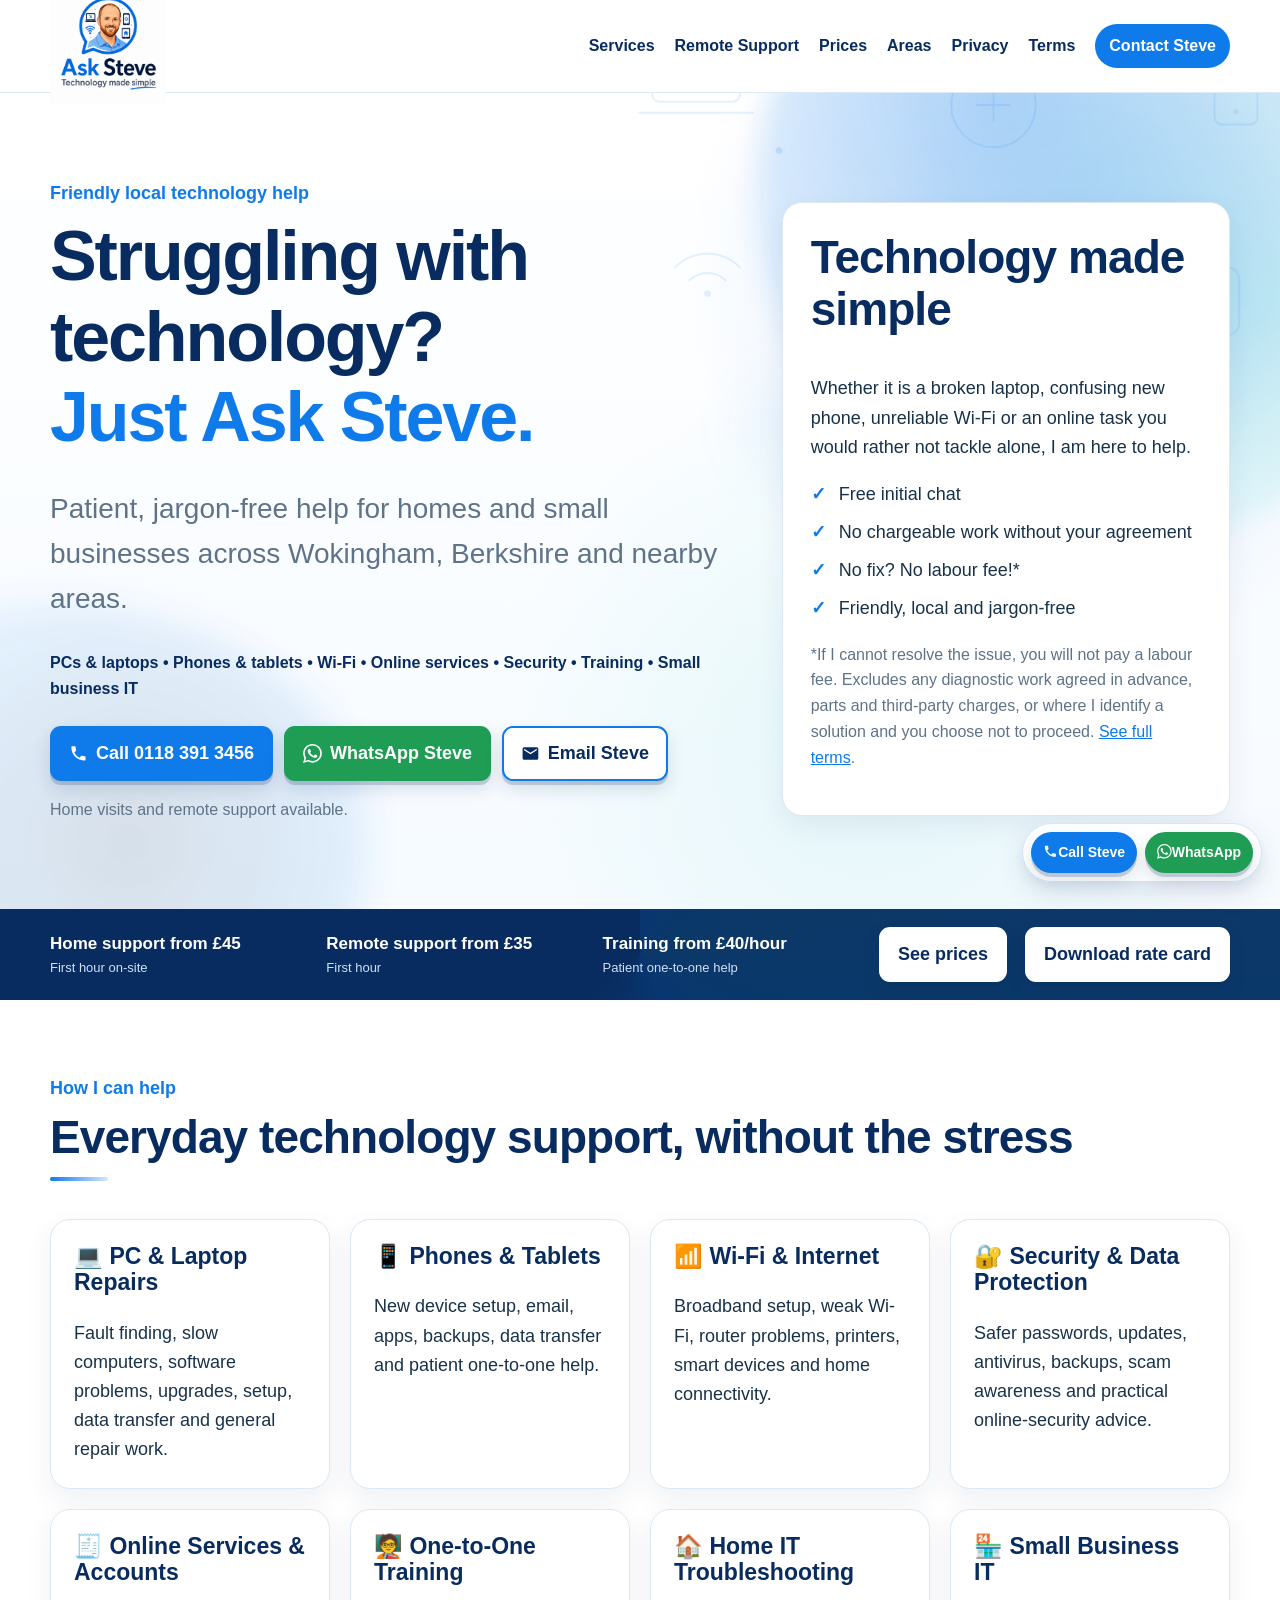
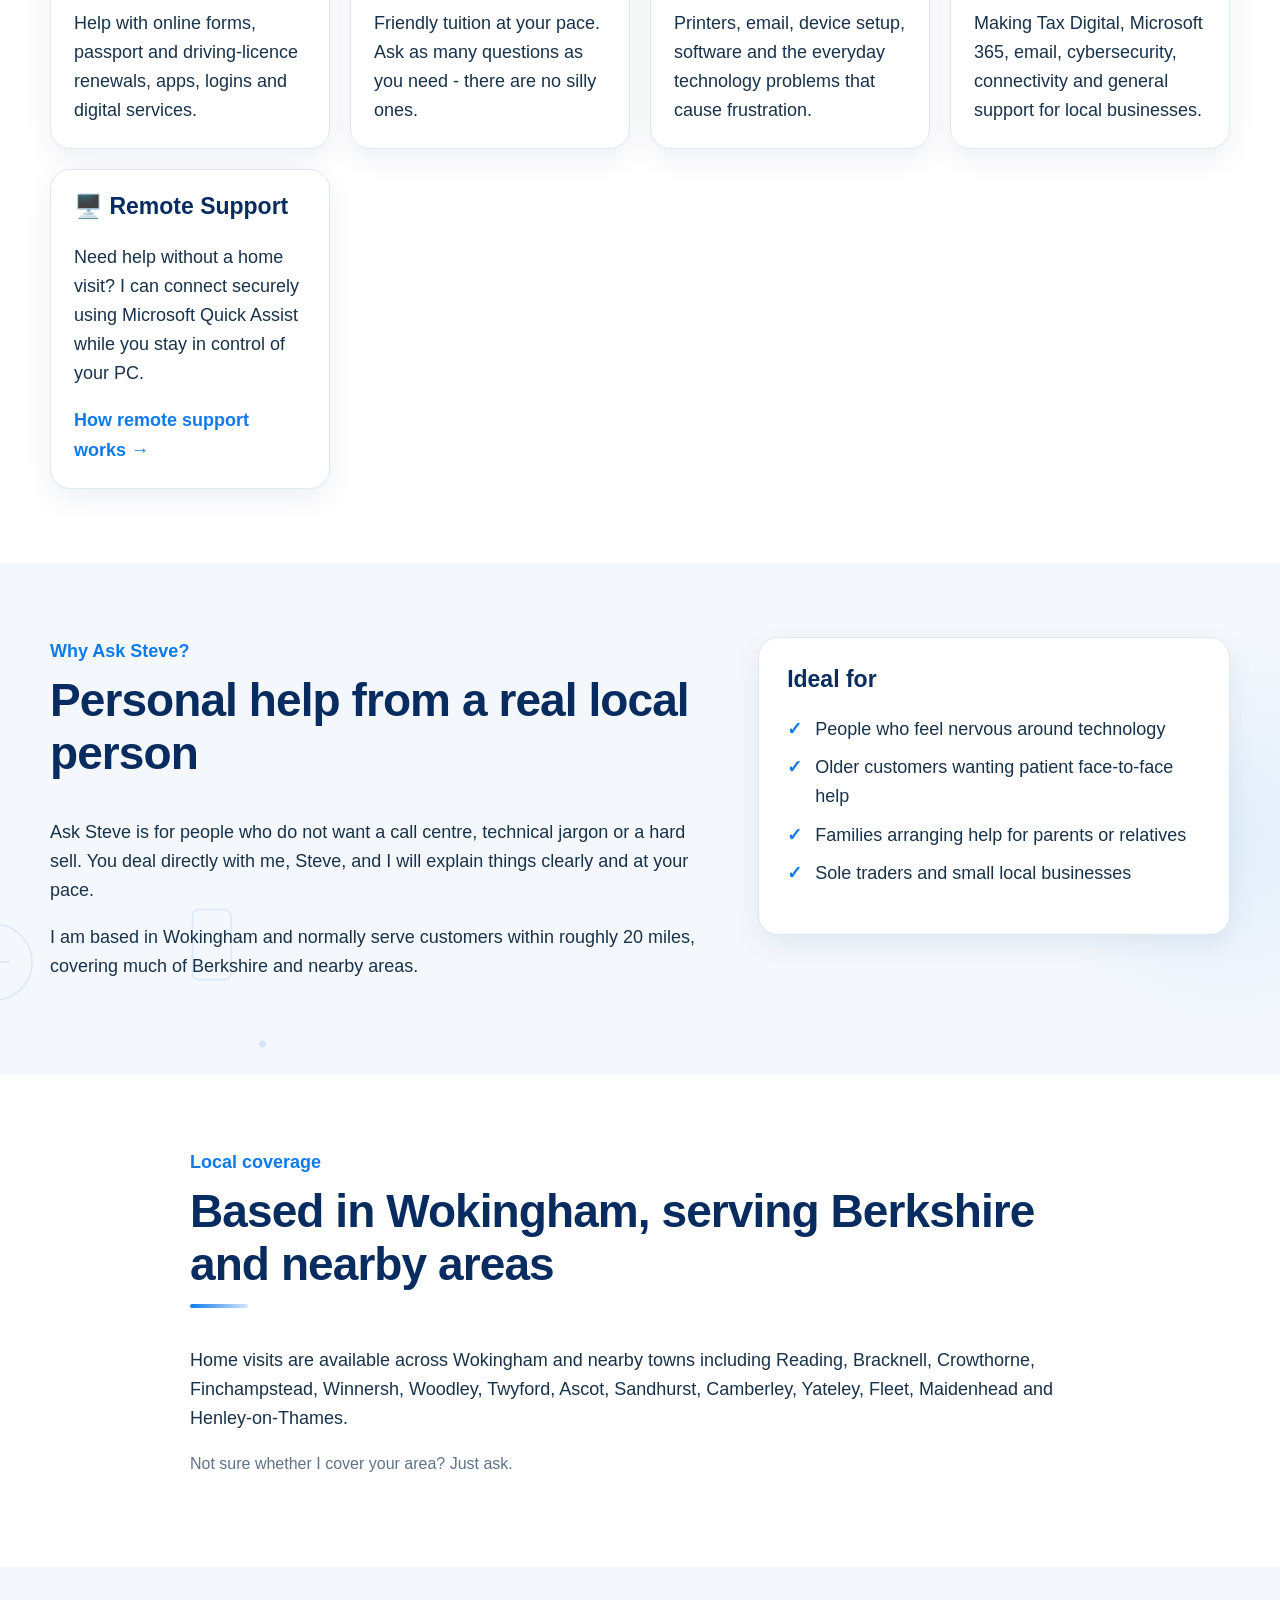
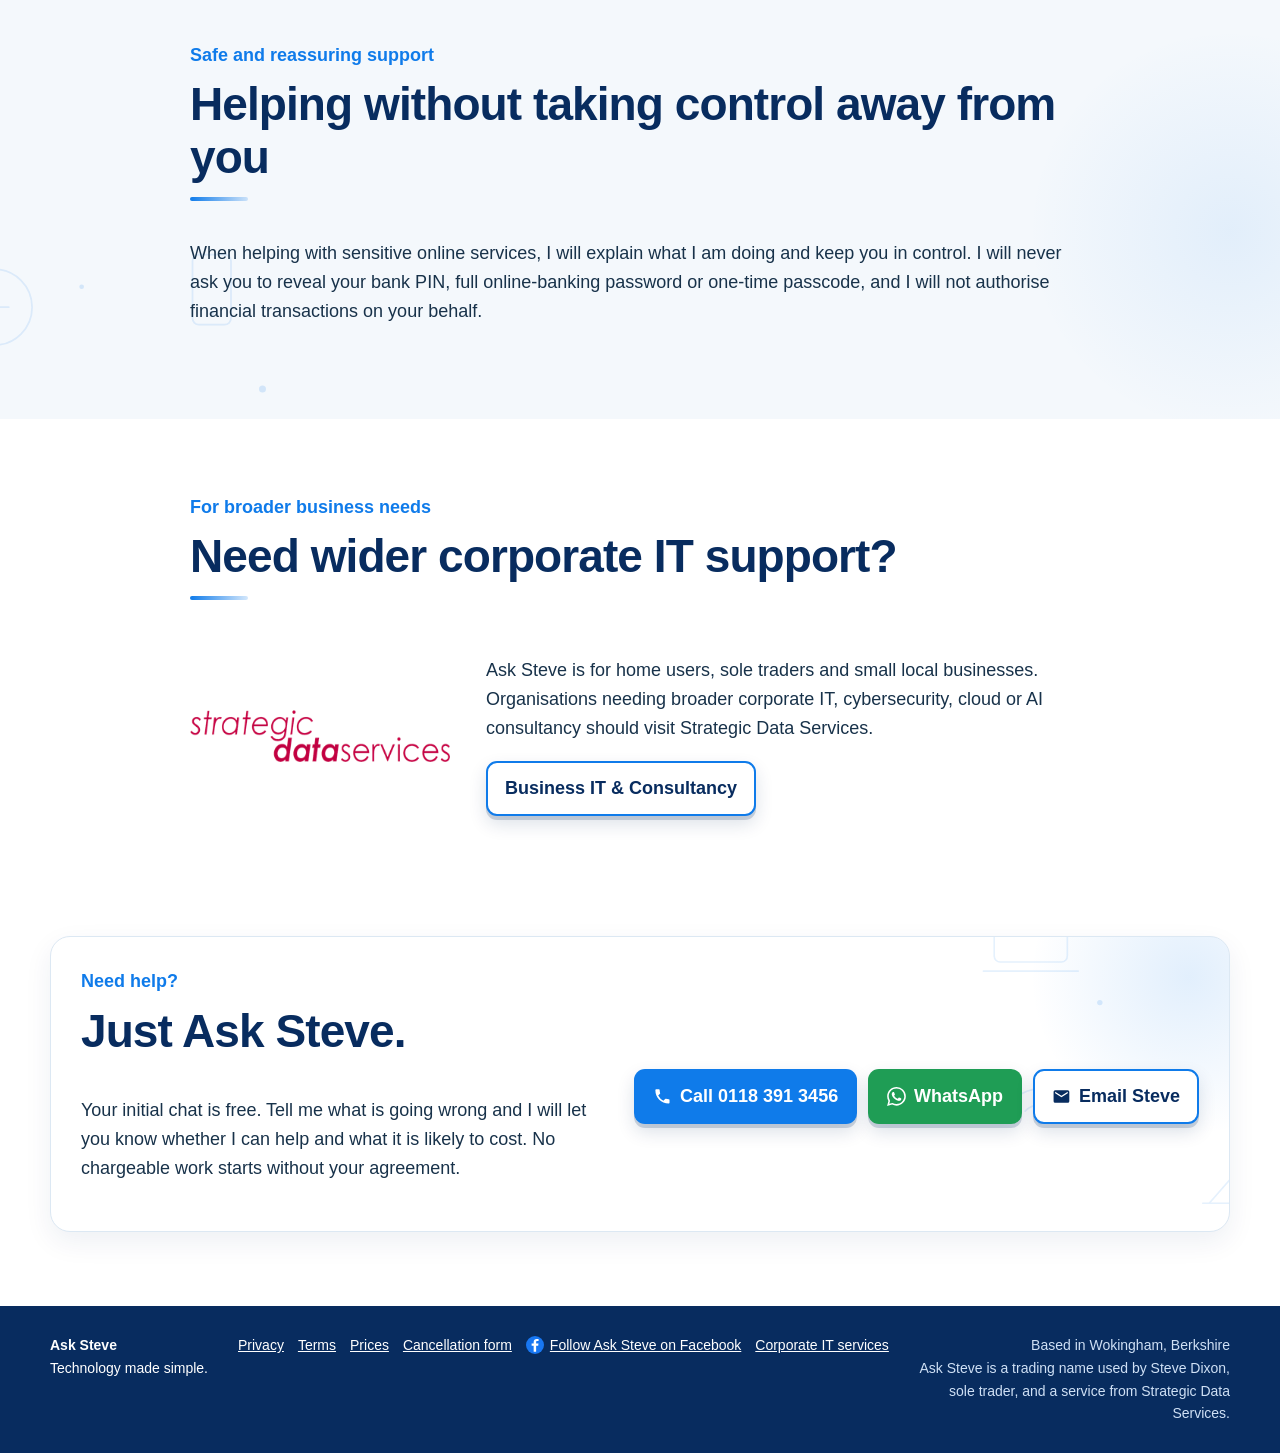
==== index.html @ 2c907577 "Add social and corporate logos" ====
<!doctype html><html lang="en-GB"><head>
<meta charset="utf-8">
<meta name="viewport" content="width=device-width,initial-scale=1">
<meta name="author" content="Ask Steve">
<meta name="robots" content="index,follow,max-image-preview:large">
<meta name="theme-color" content="#0F7BEA">
<link rel="icon" type="image/png" href="assets/ask-steve-logo.png">
<link rel="stylesheet" href="styles.css">
<title>Computer & Laptop Help Wokingham | Ask Steve</title>
<meta name="description" content="Friendly, patient technology help in Wokingham, Berkshire and nearby areas. PC and laptop repairs, phone and tablet setup, Wi-Fi support, online services, security and small business IT.">
<link rel="canonical" href="https://askstevenow.co.uk/">
<meta property="og:type" content="website"><meta property="og:site_name" content="Ask Steve">
<meta property="og:title" content="Ask Steve - Technology made simple">
<meta property="og:description" content="Friendly local technology help for homes and small businesses across Wokingham, Berkshire and nearby areas.">
<meta property="og:url" content="https://askstevenow.co.uk/"><meta property="og:image" content="https://askstevenow.co.uk/assets/ask-steve-logo.png">
<script type="application/ld+json">{
"@context":"https://schema.org","@type":["LocalBusiness","ProfessionalService"],"name":"Ask Steve",
"url":"https://askstevenow.co.uk/","logo":"https://askstevenow.co.uk/assets/ask-steve-logo.png",
"email":"steve@askstevenow.co.uk","telephone":"+44 118 391 3456",
"description":"Friendly, patient local technology help for homes and small businesses across Wokingham, Berkshire and nearby areas.",
"areaServed":["Wokingham","Reading","Bracknell","Crowthorne","Finchampstead","Winnersh","Woodley","Twyford","Ascot","Sandhurst","Camberley","Yateley","Fleet","Maidenhead","Henley-on-Thames"],
"address":{"@type":"PostalAddress","addressLocality":"Wokingham","addressRegion":"Berkshire","addressCountry":"GB"},
"founder":{"@type":"Person","name":"Steve Dixon"},
"sameAs":["https://www.facebook.com/askstevenow"],
"hasOfferCatalog":{"@type":"OfferCatalog","name":"Technology support services","itemListElement":[
{"@type":"Offer","itemOffered":{"@type":"Service","name":"PC and laptop repairs"}},
{"@type":"Offer","itemOffered":{"@type":"Service","name":"Phone and tablet help"}},
{"@type":"Offer","itemOffered":{"@type":"Service","name":"Wi-Fi setup and support"}},
{"@type":"Offer","itemOffered":{"@type":"Service","name":"Technology training"}},
{"@type":"Offer","itemOffered":{"@type":"Service","name":"Small business IT support"}}
]}
}</script>
<script src="site.js" defer></script>
</head><body>
<a class="skip-link" href="#main">Skip to main content</a><header class="site-header"><div class="container header-inner">
<a class="brand" href="index.html" aria-label="Ask Steve home"><img src="assets/ask-steve-logo.png" alt="Ask Steve - Technology made simple"></a>
<nav class="nav" aria-label="Primary navigation">
<a href="index.html#services" data-scroll-section="services">Services</a><a href="remote-support.html">Remote Support</a>
<a href="prices.html">Prices</a>
<a href="index.html#area" data-scroll-section="area">Areas</a>
<a href="privacy.html">Privacy</a>
<a href="terms.html">Terms</a>
<a href="index.html#contact" class="nav-cta" data-scroll-section="contact">Contact Steve</a>
</nav></div></header>
<main id="main">
<section class="hero"><div class="container hero-grid">
<div><p class="eyebrow">Friendly local technology help</p>
<h1>Struggling with technology?<br><span>Just Ask Steve.</span></h1>
<p class="lead">Patient, jargon-free help for homes and small businesses across Wokingham, Berkshire and nearby areas.</p>
<p class="support-line">PCs &amp; laptops • Phones &amp; tablets • Wi-Fi • Online services • Security • Training • Small business IT</p>
<div class="actions"><a class="btn primary" href="tel:+441183913456"><span class="btn-icon" aria-hidden="true"><svg viewBox="0 0 24 24"><path d="M6.62 10.79a15.46 15.46 0 0 0 6.59 6.59l2.2-2.2a1 1 0 0 1 1.02-.24c1.12.37 2.33.57 3.57.57a1 1 0 0 1 1 1V20a1 1 0 0 1-1 1C10.61 21 3 13.39 3 4a1 1 0 0 1 1-1h3.5a1 1 0 0 1 1 1c0 1.25.2 2.45.57 3.57a1 1 0 0 1-.25 1.02l-2.2 2.2Z"/></svg></span>Call 0118 391 3456</a>
<a class="btn whatsapp" href="https://wa.me/441183913456" rel="noopener"><span class="btn-icon" aria-hidden="true"><svg viewBox="0 0 24 24"><path d="M20.52 3.48A11.78 11.78 0 0 0 12.08 0C5.53 0 .2 5.32.2 11.86c0 2.09.55 4.13 1.59 5.92L.1 24l6.38-1.67a11.86 11.86 0 0 0 5.59 1.42h.01c6.54 0 11.87-5.32 11.87-11.86 0-3.17-1.23-6.14-3.43-8.41ZM12.08 21.75h-.01a9.84 9.84 0 0 1-5.02-1.37l-.36-.21-3.78.99 1.01-3.68-.24-.38a9.78 9.78 0 0 1-1.5-5.24c0-5.44 4.44-9.86 9.9-9.86 2.64 0 5.12 1.03 6.98 2.9a9.79 9.79 0 0 1 2.89 6.96c0 5.44-4.44 9.87-9.87 9.87Zm5.42-7.39c-.3-.15-1.76-.87-2.03-.97-.27-.1-.47-.15-.67.15-.2.3-.77.97-.94 1.17-.17.2-.35.22-.65.07-.3-.15-1.26-.46-2.4-1.47-.89-.79-1.49-1.76-1.66-2.06-.17-.3-.02-.46.13-.61.13-.13.3-.35.45-.52.15-.17.2-.3.3-.5.1-.2.05-.37-.02-.52-.08-.15-.67-1.61-.92-2.2-.24-.58-.49-.5-.67-.51h-.57c-.2 0-.52.07-.79.37-.27.3-1.04 1.02-1.04 2.49s1.07 2.89 1.22 3.09c.15.2 2.11 3.22 5.11 4.51.71.31 1.27.49 1.7.63.71.23 1.36.2 1.87.12.57-.08 1.76-.72 2.01-1.42.25-.7.25-1.3.17-1.42-.07-.12-.27-.2-.57-.35Z"/></svg></span>WhatsApp Steve</a>
<a class="btn secondary" href="mailto:steve@askstevenow.co.uk"><span class="btn-icon" aria-hidden="true"><svg viewBox="0 0 24 24"><path d="M20 4H4a2 2 0 0 0-2 2v12a2 2 0 0 0 2 2h16a2 2 0 0 0 2-2V6a2 2 0 0 0-2-2Zm0 4-8 5-8-5V6l8 5 8-5v2Z"/></svg></span>Email Steve</a></div>
<p class="small">Home visits and remote support available.</p></div>
<aside class="card hero-card" data-reveal><h2>Technology made simple</h2>
<p>Whether it is a broken laptop, confusing new phone, unreliable Wi-Fi or an online task you would rather not tackle alone, I am here to help.</p>
<ul class="ticks"><li>Free initial chat</li><li>No chargeable work without your agreement</li><li>No fix? No labour fee!*</li><li>Friendly, local and jargon-free</li></ul>
<p class="small">*If I cannot resolve the issue, you will not pay a labour fee. Excludes any diagnostic work agreed in advance, parts and third-party charges, or where I identify a solution and you choose not to proceed. <a href="terms.html#no-fix-policy">See full terms</a>.</p></aside>
</div></section>

<section class="price-strip"><div class="container price-strip-inner">
<div><strong>Home support from £45</strong><span>First hour on-site</span></div>
<div><strong>Remote support from £35</strong><span>First hour</span></div>
<div><strong>Training from £40/hour</strong><span>Patient one-to-one help</span></div>
<a class="btn light" href="prices.html">See prices</a>
<a class="btn light" href="downloads/ask-steve-rate-card.pdf" download>Download rate card</a>
</div></section>

<section id="services" class="section"><div class="container">
<p class="eyebrow">How I can help</p><h2>Everyday technology support, without the stress</h2>
<div class="grid services">
<article data-reveal><h3>💻 PC &amp; Laptop Repairs</h3><p>Fault finding, slow computers, software problems, upgrades, setup, data transfer and general repair work.</p></article>
<article data-reveal><h3>📱 Phones &amp; Tablets</h3><p>New device setup, email, apps, backups, data transfer and patient one-to-one help.</p></article>
<article data-reveal><h3>📶 Wi-Fi &amp; Internet</h3><p>Broadband setup, weak Wi-Fi, router problems, printers, smart devices and home connectivity.</p></article>
<article data-reveal><h3>🔐 Security &amp; Data Protection</h3><p>Safer passwords, updates, antivirus, backups, scam awareness and practical online-security advice.</p></article>
<article data-reveal><h3>🧾 Online Services &amp; Accounts</h3><p>Help with online forms, passport and driving-licence renewals, apps, logins and digital services.</p></article>
<article data-reveal><h3>🧑‍🏫 One-to-One Training</h3><p>Friendly tuition at your pace. Ask as many questions as you need - there are no silly ones.</p></article>
<article data-reveal><h3>🏠 Home IT Troubleshooting</h3><p>Printers, email, device setup, software and the everyday technology problems that cause frustration.</p></article>
<article data-reveal><h3>🏪 Small Business IT</h3><p>Making Tax Digital, Microsoft 365, email, cybersecurity, connectivity and general support for local businesses.</p></article>
<article data-reveal><h3>🖥️ Remote Support</h3><p>Need help without a home visit? I can connect securely using Microsoft Quick Assist while you stay in control of your PC.</p><p><a class="text-link" href="remote-support.html">How remote support works →</a></p></article></div></div></section>

<section class="section soft" id="why"><div class="container split">
<div><p class="eyebrow">Why Ask Steve?</p><h2>Personal help from a real local person</h2>
<p>Ask Steve is for people who do not want a call centre, technical jargon or a hard sell. You deal directly with me, Steve, and I will explain things clearly and at your pace.</p>
<p>I am based in Wokingham and normally serve customers within roughly 20 miles, covering much of Berkshire and nearby areas.</p></div>
<aside class="card" data-reveal><h3>Ideal for</h3><ul class="ticks"><li>People who feel nervous around technology</li><li>Older customers wanting patient face-to-face help</li><li>Families arranging help for parents or relatives</li><li>Sole traders and small local businesses</li></ul></aside>
</div></section>

<section class="section" id="area"><div class="container narrow" data-reveal><p class="eyebrow">Local coverage</p>
<h2>Based in Wokingham, serving Berkshire and nearby areas</h2>
<p>Home visits are available across Wokingham and nearby towns including Reading, Bracknell, Crowthorne, Finchampstead, Winnersh, Woodley, Twyford, Ascot, Sandhurst, Camberley, Yateley, Fleet, Maidenhead and Henley-on-Thames.</p>
<p class="small">Not sure whether I cover your area? Just ask.</p></div></section>

<section class="section soft"><div class="container narrow" data-reveal><p class="eyebrow">Safe and reassuring support</p><h2>Helping without taking control away from you</h2>
<p>When helping with sensitive online services, I will explain what I am doing and keep you in control. I will never ask you to reveal your bank PIN, full online-banking password or one-time passcode, and I will not authorise financial transactions on your behalf.</p></div></section>

<section class="section" id="business-it"><div class="container narrow" data-reveal><p class="eyebrow">For broader business needs</p><h2>Need wider corporate IT support?</h2>
<div class="business-it-content">
<a class="business-logo-link" href="https://strategicdata.co.uk/" target="_blank" rel="noopener noreferrer" aria-label="Visit Strategic Data Services"><img class="business-logo" src="assets/strategic-data-services-logo.webp" width="343" height="68" alt="Strategic Data Services"></a>
<div><p>Ask Steve is for home users, sole traders and small local businesses. Organisations needing broader corporate IT, cybersecurity, cloud or AI consultancy should visit Strategic Data Services.</p>
<p><a class="btn secondary" href="https://strategicdata.co.uk/" target="_blank" rel="noopener noreferrer">Business IT &amp; Consultancy</a></p></div>
</div></div></section>

<section id="contact" class="section contact"><div class="container contact-card" data-reveal>
<div><p class="eyebrow">Need help?</p><h2>Just Ask Steve.</h2><p>Your initial chat is free. Tell me what is going wrong and I will let you know whether I can help and what it is likely to cost. No chargeable work starts without your agreement.</p></div>
<div class="actions"><a class="btn primary" href="tel:+441183913456"><span class="btn-icon" aria-hidden="true"><svg viewBox="0 0 24 24"><path d="M6.62 10.79a15.46 15.46 0 0 0 6.59 6.59l2.2-2.2a1 1 0 0 1 1.02-.24c1.12.37 2.33.57 3.57.57a1 1 0 0 1 1 1V20a1 1 0 0 1-1 1C10.61 21 3 13.39 3 4a1 1 0 0 1 1-1h3.5a1 1 0 0 1 1 1c0 1.25.2 2.45.57 3.57a1 1 0 0 1-.25 1.02l-2.2 2.2Z"/></svg></span>Call 0118 391 3456</a><a class="btn whatsapp" href="https://wa.me/441183913456"><span class="btn-icon" aria-hidden="true"><svg viewBox="0 0 24 24"><path d="M20.52 3.48A11.78 11.78 0 0 0 12.08 0C5.53 0 .2 5.32.2 11.86c0 2.09.55 4.13 1.59 5.92L.1 24l6.38-1.67a11.86 11.86 0 0 0 5.59 1.42h.01c6.54 0 11.87-5.32 11.87-11.86 0-3.17-1.23-6.14-3.43-8.41ZM12.08 21.75h-.01a9.84 9.84 0 0 1-5.02-1.37l-.36-.21-3.78.99 1.01-3.68-.24-.38a9.78 9.78 0 0 1-1.5-5.24c0-5.44 4.44-9.86 9.9-9.86 2.64 0 5.12 1.03 6.98 2.9a9.79 9.79 0 0 1 2.89 6.96c0 5.44-4.44 9.87-9.87 9.87Zm5.42-7.39c-.3-.15-1.76-.87-2.03-.97-.27-.1-.47-.15-.67.15-.2.3-.77.97-.94 1.17-.17.2-.35.22-.65.07-.3-.15-1.26-.46-2.4-1.47-.89-.79-1.49-1.76-1.66-2.06-.17-.3-.02-.46.13-.61.13-.13.3-.35.45-.52.15-.17.2-.3.3-.5.1-.2.05-.37-.02-.52-.08-.15-.67-1.61-.92-2.2-.24-.58-.49-.5-.67-.51h-.57c-.2 0-.52.07-.79.37-.27.3-1.04 1.02-1.04 2.49s1.07 2.89 1.22 3.09c.15.2 2.11 3.22 5.11 4.51.71.31 1.27.49 1.7.63.71.23 1.36.2 1.87.12.57-.08 1.76-.72 2.01-1.42.25-.7.25-1.3.17-1.42-.07-.12-.27-.2-.57-.35Z"/></svg></span>WhatsApp</a><a class="btn secondary" href="mailto:steve@askstevenow.co.uk"><span class="btn-icon" aria-hidden="true"><svg viewBox="0 0 24 24"><path d="M20 4H4a2 2 0 0 0-2 2v12a2 2 0 0 0 2 2h16a2 2 0 0 0 2-2V6a2 2 0 0 0-2-2Zm0 4-8 5-8-5V6l8 5 8-5v2Z"/></svg></span>Email Steve</a></div>
</div></section>
</main><footer class="site-footer"><div class="container footer-inner">
<div><strong>Ask Steve</strong><br><span>Technology made simple.</span></div>
<div class="footer-links">
<a href="privacy.html">Privacy</a><a href="terms.html">Terms</a><a href="prices.html">Prices</a><a href="cancellation-form.html">Cancellation form</a><a class="facebook-link" href="https://www.facebook.com/askstevenow" target="_blank" rel="noopener noreferrer"><svg class="footer-social-icon" viewBox="0 0 24 24" aria-hidden="true" focusable="false"><circle cx="12" cy="12" r="12" fill="#1877F2"/><path fill="#fff" d="M13.5 21v-8h2.75l.4-3H13.5V8.1c0-.87.25-1.46 1.57-1.46h1.68V4.02a22.7 22.7 0 0 0-2.45-.12c-2.42 0-4.08 1.48-4.08 4.2V10H7.5v3h2.72v8h3.28Z"/></svg><span>Follow Ask Steve on Facebook</span></a><a href="https://strategicdata.co.uk/" target="_blank" rel="noopener noreferrer">Corporate IT services</a>
</div>
<div class="footer-meta"><span>Based in Wokingham, Berkshire</span><span>Ask Steve is a trading name used by Steve Dixon, sole trader, and a service from Strategic Data Services.</span></div>
</div></footer>
<div class="quick-contact" aria-label="Quick contact">
  <a class="qc-call" href="tel:+441183913456"><span class="btn-icon" aria-hidden="true"><svg viewBox="0 0 24 24"><path d="M6.62 10.79a15.46 15.46 0 0 0 6.59 6.59l2.2-2.2a1 1 0 0 1 1.02-.24c1.12.37 2.33.57 3.57.57a1 1 0 0 1 1 1V20a1 1 0 0 1-1 1C10.61 21 3 13.39 3 4a1 1 0 0 1 1-1h3.5a1 1 0 0 1 1 1c0 1.25.2 2.45.57 3.57a1 1 0 0 1-.25 1.02l-2.2 2.2Z"/></svg></span>Call Steve</a>
  <a class="qc-wa" href="https://wa.me/441183913456" rel="noopener"><span class="btn-icon" aria-hidden="true"><svg viewBox="0 0 24 24"><path d="M20.52 3.48A11.78 11.78 0 0 0 12.08 0C5.53 0 .2 5.32.2 11.86c0 2.09.55 4.13 1.59 5.92L.1 24l6.38-1.67a11.86 11.86 0 0 0 5.59 1.42h.01c6.54 0 11.87-5.32 11.87-11.86 0-3.17-1.23-6.14-3.43-8.41ZM12.08 21.75h-.01a9.84 9.84 0 0 1-5.02-1.37l-.36-.21-3.78.99 1.01-3.68-.24-.38a9.78 9.78 0 0 1-1.5-5.24c0-5.44 4.44-9.86 9.9-9.86 2.64 0 5.12 1.03 6.98 2.9a9.79 9.79 0 0 1 2.89 6.96c0 5.44-4.44 9.87-9.87 9.87Zm5.42-7.39c-.3-.15-1.76-.87-2.03-.97-.27-.1-.47-.15-.67.15-.2.3-.77.97-.94 1.17-.17.2-.35.22-.65.07-.3-.15-1.26-.46-2.4-1.47-.89-.79-1.49-1.76-1.66-2.06-.17-.3-.02-.46.13-.61.13-.13.3-.35.45-.52.15-.17.2-.3.3-.5.1-.2.05-.37-.02-.52-.08-.15-.67-1.61-.92-2.2-.24-.58-.49-.5-.67-.51h-.57c-.2 0-.52.07-.79.37-.27.3-1.04 1.02-1.04 2.49s1.07 2.89 1.22 3.09c.15.2 2.11 3.22 5.11 4.51.71.31 1.27.49 1.7.63.71.23 1.36.2 1.87.12.57-.08 1.76-.72 2.01-1.42.25-.7.25-1.3.17-1.42-.07-.12-.27-.2-.57-.35Z"/></svg></span>WhatsApp</a>
</div>

</body></html>
---- styles.css ----
:root{--blue:#0F7BEA;--navy:#082C5F;--ink:#18324A;--muted:#5F7388;--soft:#F4F8FC;--line:#DCE8F3;--white:#fff;--green:#1F9D55;--max:1180px}
*{box-sizing:border-box}html{scroll-behavior:smooth}body{margin:0;font-family:Arial,Helvetica,sans-serif;color:var(--ink);font-size:18px;line-height:1.62;background:#fff}img{max-width:100%;height:auto;display:block}a{color:var(--blue)}.container{width:min(calc(100% - 32px),var(--max));margin:auto}.narrow{max-width:900px}.skip-link{position:absolute;left:-9999px}.skip-link:focus{left:16px;top:16px;background:#fff;padding:10px;z-index:999;border:2px solid var(--blue)}
.site-header{position:sticky;top:0;z-index:20;background:#fffffff2;border-bottom:1px solid var(--line);backdrop-filter:blur(8px)}.header-inner{min-height:92px;display:flex;align-items:center;justify-content:space-between;gap:20px}.brand img{width:116px;margin:-14px 0}.nav{display:flex;gap:20px;align-items:center;font-size:16px;font-weight:700}.nav a{text-decoration:none;color:var(--navy)}.nav a:hover{color:var(--blue)}.nav-cta{background:var(--blue);color:#fff!important;padding:9px 14px;border-radius:999px}
.hero,.page-hero{position:relative;overflow:hidden;background:url('assets/pattern-tech.svg') right -120px top -120px/760px auto no-repeat,radial-gradient(circle at 86% 25%,#0F7BEA1f,transparent 28%),linear-gradient(#fff,#F8FBFF)}.hero{padding:86px 0 70px}.page-hero{padding:62px 0 44px}.hero-grid{display:grid;grid-template-columns:1.3fr .85fr;gap:46px;align-items:center}.eyebrow{color:var(--blue);font-weight:800;margin:0 0 8px}.lead{font-size:clamp(21px,2.4vw,28px);color:var(--muted)}.support-line{font-size:16px;font-weight:700;color:var(--navy)}
h1,h2,h3{color:var(--navy);line-height:1.15;margin-top:0}h1{font-size:clamp(42px,6vw,70px);letter-spacing:-.03em;margin-bottom:18px}h1 span{color:var(--blue)}h2{font-size:clamp(30px,4vw,46px);letter-spacing:-.02em}h3{font-size:23px}
.actions{display:flex;flex-wrap:wrap;gap:11px;margin-top:24px}.btn{display:inline-flex;align-items:center;justify-content:center;min-height:50px;padding:11px 17px;border-radius:11px;text-decoration:none;font-weight:800;border:2px solid transparent;cursor:pointer}.primary{background:var(--blue);color:#fff}.whatsapp{background:var(--green);color:#fff}.secondary{border-color:var(--blue);background:#fff;color:var(--navy)}.light{background:#fff;color:var(--navy);border-color:#ffffffaa}.small{font-size:16px;color:var(--muted)}
.card,.contact-card,.services article,.notice{background:#fff;border:1px solid var(--line);border-radius:20px;box-shadow:0 10px 28px #082C5F12}.card{padding:28px}.ticks{list-style:none;padding:0}.ticks li{position:relative;padding-left:28px;margin:9px 0}.ticks li:before{content:"✓";position:absolute;left:0;color:var(--blue);font-weight:bold}
.price-strip{background:var(--navy);color:#fff;padding:18px 0}.price-strip-inner{display:grid;grid-template-columns:repeat(3,1fr) auto auto;gap:18px;align-items:center}.price-strip-inner div{display:flex;flex-direction:column}.price-strip-inner strong{font-size:17px}.price-strip-inner span{font-size:13px;color:#CFE0F5}
.section{padding:74px 0}.soft{background:url('assets/pattern-tech.svg') left -350px bottom -250px/700px auto no-repeat,var(--soft)}.grid{display:grid;gap:20px}.services{grid-template-columns:repeat(4,1fr)}.services article{padding:23px}.services article p{margin-bottom:0}.split{display:grid;grid-template-columns:1.2fr .85fr;gap:42px;align-items:start}.contact{padding-top:28px}.contact-card{padding:30px;display:grid;grid-template-columns:1fr auto;gap:28px;align-items:center;background:url('assets/pattern-tech.svg') right -380px center/650px auto no-repeat,#fff}
.site-footer{background:var(--navy);color:#fff;padding:28px 0;font-size:14px}.footer-inner{display:grid;grid-template-columns:auto auto 1fr;gap:30px;align-items:start}.footer-links{display:flex;gap:14px;flex-wrap:wrap}.footer-links a{color:#fff}.footer-meta{text-align:right;color:#CFE0F5;display:flex;flex-direction:column}
.legal-main .section{padding-top:52px}.legal-copy h2{margin-top:34px;font-size:27px}.legal-copy li{margin-bottom:8px}.notice{padding:18px 20px;background:#F5FAFF;box-shadow:none;border-left:5px solid var(--blue);margin:20px 0}.price-table{width:100%;border-collapse:collapse;margin:20px 0 34px}.price-table th,.price-table td{text-align:left;padding:13px 14px;border:1px solid var(--line)}.price-table th{background:var(--navy);color:#fff}.price-table tr:nth-child(even) td{background:var(--soft)}.price-table td:last-child{font-weight:bold;white-space:nowrap}.form-line{height:34px;border-bottom:1px solid #8fa2b6;margin:5px 0 14px}.short-line{max-width:300px}
@media(max-width:1000px){.services{grid-template-columns:repeat(2,1fr)}.price-strip-inner{grid-template-columns:repeat(2,1fr)}.footer-inner{grid-template-columns:1fr}.footer-meta{text-align:left}}
@media(max-width:880px){.nav a:not(.nav-cta){display:none}.hero-grid,.split,.contact-card{grid-template-columns:1fr}.price-strip-inner{grid-template-columns:1fr}.price-strip-inner .btn{width:100%}}
@media(max-width:620px){body{font-size:17px}.brand img{width:100px}.hero{padding-top:54px}.services{grid-template-columns:1fr}.btn{width:100%}.page-hero h1{font-size:42px}.price-table{font-size:15px}.price-table th,.price-table td{padding:10px 8px}}
@media print{.site-header,.site-footer,.no-print{display:none!important}.page-hero{padding:15px 0;background:none}.section{padding:15px 0}.printable{max-width:100%}}
@media(prefers-reduced-motion:reduce){html{scroll-behavior:auto}}


/* --- Ask Steve animated enhancements --- */
body {
  overflow-x: hidden;
}

.hero,
.page-hero {
  isolation: isolate;
}

.hero::before,
.page-hero::before {
  content: "";
  position: absolute;
  width: 620px;
  height: 620px;
  border-radius: 50%;
  right: -180px;
  top: -220px;
  background:
    radial-gradient(circle at 35% 35%, rgba(15,123,234,.20), rgba(15,123,234,.06) 48%, transparent 70%),
    radial-gradient(circle at 70% 65%, rgba(50,205,200,.14), transparent 58%);
  filter: blur(18px);
  animation: askSteveSwirlA 22s ease-in-out infinite alternate;
  z-index: -2;
  pointer-events: none;
}

.hero::after,
.page-hero::after {
  content: "";
  position: absolute;
  width: 520px;
  height: 520px;
  border-radius: 46% 54% 62% 38% / 44% 38% 62% 56%;
  left: -220px;
  bottom: -260px;
  background:
    radial-gradient(circle at 60% 40%, rgba(8,44,95,.12), rgba(15,123,234,.08) 45%, transparent 70%);
  filter: blur(24px);
  animation: askSteveSwirlB 28s linear infinite;
  z-index: -2;
  pointer-events: none;
}

.hero-grid,
.page-hero .container {
  position: relative;
  z-index: 1;
}

.hero-card {
  animation: askSteveFloatCard 9s ease-in-out infinite;
}

.services article,
.card,
.contact-card,
.price-table,
.notice {
  transition: transform .28s ease, box-shadow .28s ease, border-color .28s ease;
}

.services article:hover,
.card:hover,
.contact-card:hover {
  transform: translateY(-5px);
  box-shadow: 0 18px 40px rgba(8,44,95,.14);
  border-color: rgba(15,123,234,.28);
}

.brand img {
  transition: transform .35s ease;
}
.brand:hover img {
  transform: scale(1.025) rotate(-1deg);
}

.btn {
  position: relative;
  overflow: hidden;
  transition: transform .2s ease, box-shadow .2s ease, background-color .2s ease;
}
.btn:hover {
  transform: translateY(-2px);
  box-shadow: 0 8px 20px rgba(8,44,95,.14);
}
.btn::after {
  content: "";
  position: absolute;
  inset: 0;
  left: -140%;
  width: 80%;
  transform: skewX(-18deg);
  background: linear-gradient(90deg, transparent, rgba(255,255,255,.22), transparent);
  transition: left .65s ease;
}
.btn:hover::after {
  left: 160%;
}

.price-strip {
  position: relative;
  overflow: hidden;
}
.price-strip::before {
  content: "";
  position: absolute;
  inset: -40%;
  background:
    conic-gradient(from 0deg at 50% 50%, rgba(15,123,234,.12), rgba(50,205,200,.08), rgba(15,123,234,.12), transparent 65%);
  animation: askSteveRotate 34s linear infinite;
  pointer-events: none;
}
.price-strip-inner {
  position: relative;
  z-index: 1;
}

.soft {
  position: relative;
  overflow: hidden;
}
.soft::before {
  content: "";
  position: absolute;
  width: 420px;
  height: 420px;
  right: -160px;
  top: 12%;
  border-radius: 50%;
  background: radial-gradient(circle, rgba(15,123,234,.08), transparent 68%);
  animation: askSteveDrift 18s ease-in-out infinite alternate;
  pointer-events: none;
}
.soft > .container {
  position: relative;
  z-index: 1;
}

.contact-card {
  position: relative;
  overflow: hidden;
}
.contact-card::before {
  content: "";
  position: absolute;
  width: 320px;
  height: 320px;
  right: -120px;
  top: -120px;
  border-radius: 50%;
  background: radial-gradient(circle, rgba(15,123,234,.12), transparent 70%);
  animation: askStevePulse 8s ease-in-out infinite;
  pointer-events: none;
}
.contact-card > * {
  position: relative;
  z-index: 1;
}

@keyframes askSteveSwirlA {
  0%   { transform: translate3d(0,0,0) scale(1) rotate(0deg); }
  50%  { transform: translate3d(-45px,35px,0) scale(1.08) rotate(14deg); }
  100% { transform: translate3d(35px,70px,0) scale(.96) rotate(-10deg); }
}

@keyframes askSteveSwirlB {
  0%   { transform: rotate(0deg) translate3d(0,0,0); }
  50%  { transform: rotate(180deg) translate3d(24px,-20px,0); }
  100% { transform: rotate(360deg) translate3d(0,0,0); }
}

@keyframes askSteveFloatCard {
  0%,100% { transform: translateY(0); }
  50%     { transform: translateY(-7px); }
}

@keyframes askSteveRotate {
  to { transform: rotate(360deg); }
}

@keyframes askSteveDrift {
  from { transform: translate3d(0,0,0) scale(1); }
  to   { transform: translate3d(-55px,28px,0) scale(1.12); }
}

@keyframes askStevePulse {
  0%,100% { transform: scale(.96); opacity: .65; }
  50%     { transform: scale(1.08); opacity: 1; }
}

@media (prefers-reduced-motion: reduce) {
  *,
  *::before,
  *::after {
    animation-duration: 0.001ms !important;
    animation-iteration-count: 1 !important;
    scroll-behavior: auto !important;
    transition-duration: 0.001ms !important;
  }
}


/* --- V5: gentle animated hero background --- */
.hero {
  background-size: 760px auto, auto, auto;
  animation: askSteveHeroBackdrop 26s ease-in-out infinite alternate;
}

.hero::before {
  animation: askSteveSwirlA 18s ease-in-out infinite alternate;
}

.hero::after {
  animation: askSteveSwirlB 24s linear infinite;
}

@keyframes askSteveHeroBackdrop {
  0% {
    background-position: right -120px top -120px, 86% 25%, 0 0;
    filter: saturate(100%);
  }
  50% {
    background-position: right -90px top -80px, 82% 22%, 0 0;
    filter: saturate(108%);
  }
  100% {
    background-position: right -150px top -150px, 90% 28%, 0 0;
    filter: saturate(100%);
  }
}

@media (prefers-reduced-motion: reduce) {
  .hero {
    animation: none !important;
  }
}


/* --- V6: restrained interaction and polish refinements --- */

/* Strong, accessible keyboard focus states */
a:focus-visible,
button:focus-visible,
summary:focus-visible {
  outline: 3px solid rgba(15,123,234,.38);
  outline-offset: 4px;
  border-radius: 8px;
}

/* Give key headings a tiny branded accent without changing layout */
.section > .container > .eyebrow + h2,
.section .narrow > .eyebrow + h2 {
  position: relative;
}
.section > .container > .eyebrow + h2::after,
.section .narrow > .eyebrow + h2::after {
  content: "";
  display: block;
  width: 58px;
  height: 4px;
  margin-top: 13px;
  border-radius: 999px;
  background: linear-gradient(90deg, var(--blue), rgba(15,123,234,.18));
  transform-origin: left center;
  animation: askSteveAccentBreathe 7s ease-in-out infinite;
}

/* Service icon animation: deliberately tiny and only triggered on interaction */
.services article h3 {
  transform-origin: left center;
  transition: transform .28s ease;
}
.services article:hover h3 {
  transform: translateX(3px);
}

/* Gently animate only the emoji/icon glyph at the start of service headings */
.services article:hover h3::first-letter {
  transform: translateY(-2px);
}

/* Add a soft moving highlight across service cards */
.services article {
  position: relative;
  overflow: hidden;
}
.services article::after {
  content: "";
  position: absolute;
  inset: -1px;
  background: linear-gradient(115deg, transparent 20%, rgba(15,123,234,.045) 45%, transparent 70%);
  transform: translateX(-120%);
  transition: transform .85s ease;
  pointer-events: none;
}
.services article:hover::after {
  transform: translateX(120%);
}

/* Calm visual response for price cards / strip */
.price-strip-inner strong {
  transition: color .25s ease, transform .25s ease;
}
.price-strip-inner > div:hover strong {
  color: #fff;
  transform: translateY(-1px);
}

/* Slightly more dimensional FAQ interaction without altering visual style */
details {
  transition: border-color .25s ease, box-shadow .25s ease, transform .25s ease;
}
details:hover {
  border-color: rgba(15,123,234,.28);
  box-shadow: 0 10px 24px rgba(8,44,95,.08);
  transform: translateY(-2px);
}

/* Scroll-reveal state. JS only adds .reveal; without JS content remains visible. */
.reveal {
  opacity: 0;
  transform: translateY(18px);
  transition:
    opacity .7s ease,
    transform .7s cubic-bezier(.22,.61,.36,1);
}
.reveal.is-visible {
  opacity: 1;
  transform: translateY(0);
}
.reveal-delay-1 { transition-delay: .08s; }
.reveal-delay-2 { transition-delay: .16s; }
.reveal-delay-3 { transition-delay: .24s; }

/* Small floating contact tab on larger screens; same contact details, no new UX model */
.quick-contact {
  position: fixed;
  right: 18px;
  bottom: 18px;
  z-index: 15;
  display: flex;
  gap: 8px;
  padding: 8px;
  border: 1px solid rgba(15,123,234,.18);
  border-radius: 999px;
  background: rgba(255,255,255,.94);
  box-shadow: 0 10px 28px rgba(8,44,95,.13);
  backdrop-filter: blur(8px);
  transform: translateY(0);
  transition: transform .25s ease, box-shadow .25s ease;
}
.quick-contact:hover {
  transform: translateY(-2px);
  box-shadow: 0 14px 34px rgba(8,44,95,.16);
}
.quick-contact a {
  text-decoration: none;
  font-weight: 800;
  font-size: 14px;
  border-radius: 999px;
  padding: 9px 12px;
}
.quick-contact .qc-call { background: var(--blue); color: #fff; }
.quick-contact .qc-wa { background: var(--green); color: #fff; }

@keyframes askSteveAccentBreathe {
  0%,100% { transform: scaleX(1); opacity: .9; }
  50% { transform: scaleX(1.12); opacity: 1; }
}

@media (max-width: 760px) {
  .quick-contact {
    left: 12px;
    right: 12px;
    bottom: 12px;
    justify-content: center;
  }
  .quick-contact a {
    flex: 1;
    text-align: center;
  }
}

@media (prefers-reduced-motion: reduce) {
  .reveal,
  .reveal.is-visible {
    opacity: 1 !important;
    transform: none !important;
    transition: none !important;
  }
  .section > .container > .eyebrow + h2::after,
  .section .narrow > .eyebrow + h2::after {
    animation: none !important;
  }
}


/* --- V7: button icons and stronger 3D treatment --- */
.btn,
.quick-contact a {
  gap: 8px;
  box-shadow:
    0 4px 0 rgba(8,44,95,.18),
    0 8px 18px rgba(8,44,95,.14);
  transform: translateY(0);
}

.btn:hover,
.quick-contact a:hover {
  transform: translateY(-2px);
  box-shadow:
    0 6px 0 rgba(8,44,95,.16),
    0 12px 24px rgba(8,44,95,.18);
}

.btn:active,
.quick-contact a:active {
  transform: translateY(2px);
  box-shadow:
    0 2px 0 rgba(8,44,95,.18),
    0 5px 12px rgba(8,44,95,.12);
}

.btn-icon {
  width: 1.05em;
  height: 1.05em;
  display: inline-block;
  flex: 0 0 auto;
  vertical-align: -0.12em;
}

.btn-icon svg {
  width: 100%;
  height: 100%;
  display: block;
  fill: currentColor;
}


/* --- V8: moving navigation indicator + stronger hero ambience --- */

/* Animated blue indicator that slides beneath the currently active nav item. */
.nav {
  position: relative;
  --indicator-left: 0px;
  --indicator-width: 0px;
  --indicator-opacity: 0;
}

.nav::after {
  content: "";
  position: absolute;
  left: var(--indicator-left);
  bottom: -8px;
  width: var(--indicator-width);
  height: 3px;
  border-radius: 999px;
  background: linear-gradient(90deg, #0F7BEA, #45A7FF);
  opacity: var(--indicator-opacity);
  box-shadow: 0 2px 8px rgba(15,123,234,.28);
  transition:
    left .34s cubic-bezier(.22,.61,.36,1),
    width .34s cubic-bezier(.22,.61,.36,1),
    opacity .2s ease;
  pointer-events: none;
}

.nav a.nav-active {
  color: var(--blue);
}

/* Make the hero motion clearer without turning it into a flashy animation. */
.hero {
  background:
    url('assets/pattern-tech.svg') right -110px top -105px / 780px auto no-repeat,
    radial-gradient(circle at 84% 22%, rgba(15,123,234,.17), transparent 31%),
    radial-gradient(circle at 68% 78%, rgba(53,205,196,.10), transparent 34%),
    linear-gradient(180deg, #ffffff 0%, #f6fbff 100%);
  animation: askSteveHeroBackdropV8 19s ease-in-out infinite alternate;
}

.hero::before {
  width: 700px;
  height: 700px;
  right: -175px;
  top: -245px;
  background:
    radial-gradient(circle at 34% 34%, rgba(15,123,234,.30), rgba(15,123,234,.10) 47%, transparent 69%),
    radial-gradient(circle at 72% 66%, rgba(53,205,196,.22), transparent 57%);
  filter: blur(13px);
  opacity: .92;
  animation: askSteveSwirlV8A 16s ease-in-out infinite alternate;
}

.hero::after {
  width: 610px;
  height: 610px;
  left: -240px;
  bottom: -300px;
  background:
    radial-gradient(circle at 60% 40%, rgba(8,44,95,.16), rgba(15,123,234,.11) 46%, transparent 70%);
  filter: blur(18px);
  opacity: .85;
  animation: askSteveSwirlV8B 23s linear infinite;
}

/* A subtle animated wash over the hero, kept behind all content. */
.hero .hero-grid::before {
  content: "";
  position: absolute;
  width: 440px;
  height: 260px;
  right: 8%;
  top: 18%;
  border-radius: 50%;
  background: radial-gradient(ellipse, rgba(15,123,234,.10), transparent 68%);
  filter: blur(16px);
  animation: askSteveHeroGlowV8 11s ease-in-out infinite alternate;
  z-index: -1;
  pointer-events: none;
}

@keyframes askSteveHeroBackdropV8 {
  0% {
    background-position:
      right -110px top -105px,
      84% 22%,
      68% 78%,
      0 0;
  }
  50% {
    background-position:
      right -65px top -72px,
      79% 26%,
      72% 72%,
      0 0;
  }
  100% {
    background-position:
      right -145px top -138px,
      89% 19%,
      64% 82%,
      0 0;
  }
}

@keyframes askSteveSwirlV8A {
  0%   { transform: translate3d(0,0,0) scale(1) rotate(0deg); }
  50%  { transform: translate3d(-62px,48px,0) scale(1.10) rotate(18deg); }
  100% { transform: translate3d(44px,86px,0) scale(.97) rotate(-12deg); }
}

@keyframes askSteveSwirlV8B {
  0%   { transform: rotate(0deg) translate3d(0,0,0) scale(1); }
  50%  { transform: rotate(180deg) translate3d(30px,-24px,0) scale(1.08); }
  100% { transform: rotate(360deg) translate3d(0,0,0) scale(1); }
}

@keyframes askSteveHeroGlowV8 {
  from { transform: translate3d(-18px,4px,0) scale(.96); opacity: .55; }
  to   { transform: translate3d(32px,20px,0) scale(1.10); opacity: .95; }
}

@media (max-width: 880px) {
  /* The mobile nav hides most section links, so the moving indicator is disabled there. */
  .nav::after { display: none; }
}

@media (prefers-reduced-motion: reduce) {
  .nav::after {
    transition: none !important;
  }
  .hero,
  .hero::before,
  .hero::after,
  .hero .hero-grid::before {
    animation: none !important;
  }
}

/* --- V9 Remote Support page --- */
.text-link{font-weight:800;text-decoration:none}.text-link:hover{text-decoration:underline}
.remote-hero h1 span{color:var(--blue)}
.remote-steps{display:grid;gap:26px;margin-top:30px}
.remote-step{display:grid;grid-template-columns:56px minmax(0,.85fr) minmax(320px,1.15fr);gap:24px;align-items:center;background:#fff;border:1px solid var(--line);border-radius:20px;padding:24px;box-shadow:0 10px 28px #082C5F10}
.remote-step img{width:100%;border-radius:16px;border:1px solid var(--line)}
.step-number{width:50px;height:50px;border-radius:50%;display:flex;align-items:center;justify-content:center;background:var(--blue);color:white;font-size:23px;font-weight:800;box-shadow:0 5px 14px #0F7BEA35}
.step-copy h3{margin-bottom:8px}
@media(max-width:900px){.remote-step{grid-template-columns:52px 1fr}.remote-step img{grid-column:1/-1}}
@media(max-width:600px){.remote-step{grid-template-columns:1fr}.step-number{width:44px;height:44px}.remote-step img{grid-column:auto}}

/* --- V10: service-area map on Prices page --- */
.travel-map-card {
  margin: 20px 0 14px;
  padding: 10px;
  background: #fff;
  border: 1px solid var(--line);
  border-radius: 20px;
  box-shadow: 0 10px 28px rgba(8,44,95,.10);
  overflow: hidden;
}
.travel-map-card img {
  display: block;
  width: 100%;
  height: auto;
  border-radius: 12px;
}

/* --- Social and corporate identity links --- */
.business-it-content {
  display: grid;
  grid-template-columns: minmax(200px, 260px) 1fr;
  gap: 36px;
  align-items: center;
  margin-top: 28px;
}
.business-logo-link {
  display: inline-block;
  width: fit-content;
  border-radius: 10px;
}
.business-logo {
  display: block;
  width: min(260px, 100%);
  height: auto;
}
.footer-links .facebook-link {
  display: inline-flex;
  align-items: center;
  gap: 6px;
}
.footer-social-icon {
  width: 18px;
  height: 18px;
  flex: 0 0 auto;
}

@media (max-width: 700px) {
  .business-it-content {
    grid-template-columns: 1fr;
    gap: 24px;
  }
  .business-logo {
    width: min(240px, 100%);
  }
  .site-footer {
    padding-bottom: 105px;
  }
}
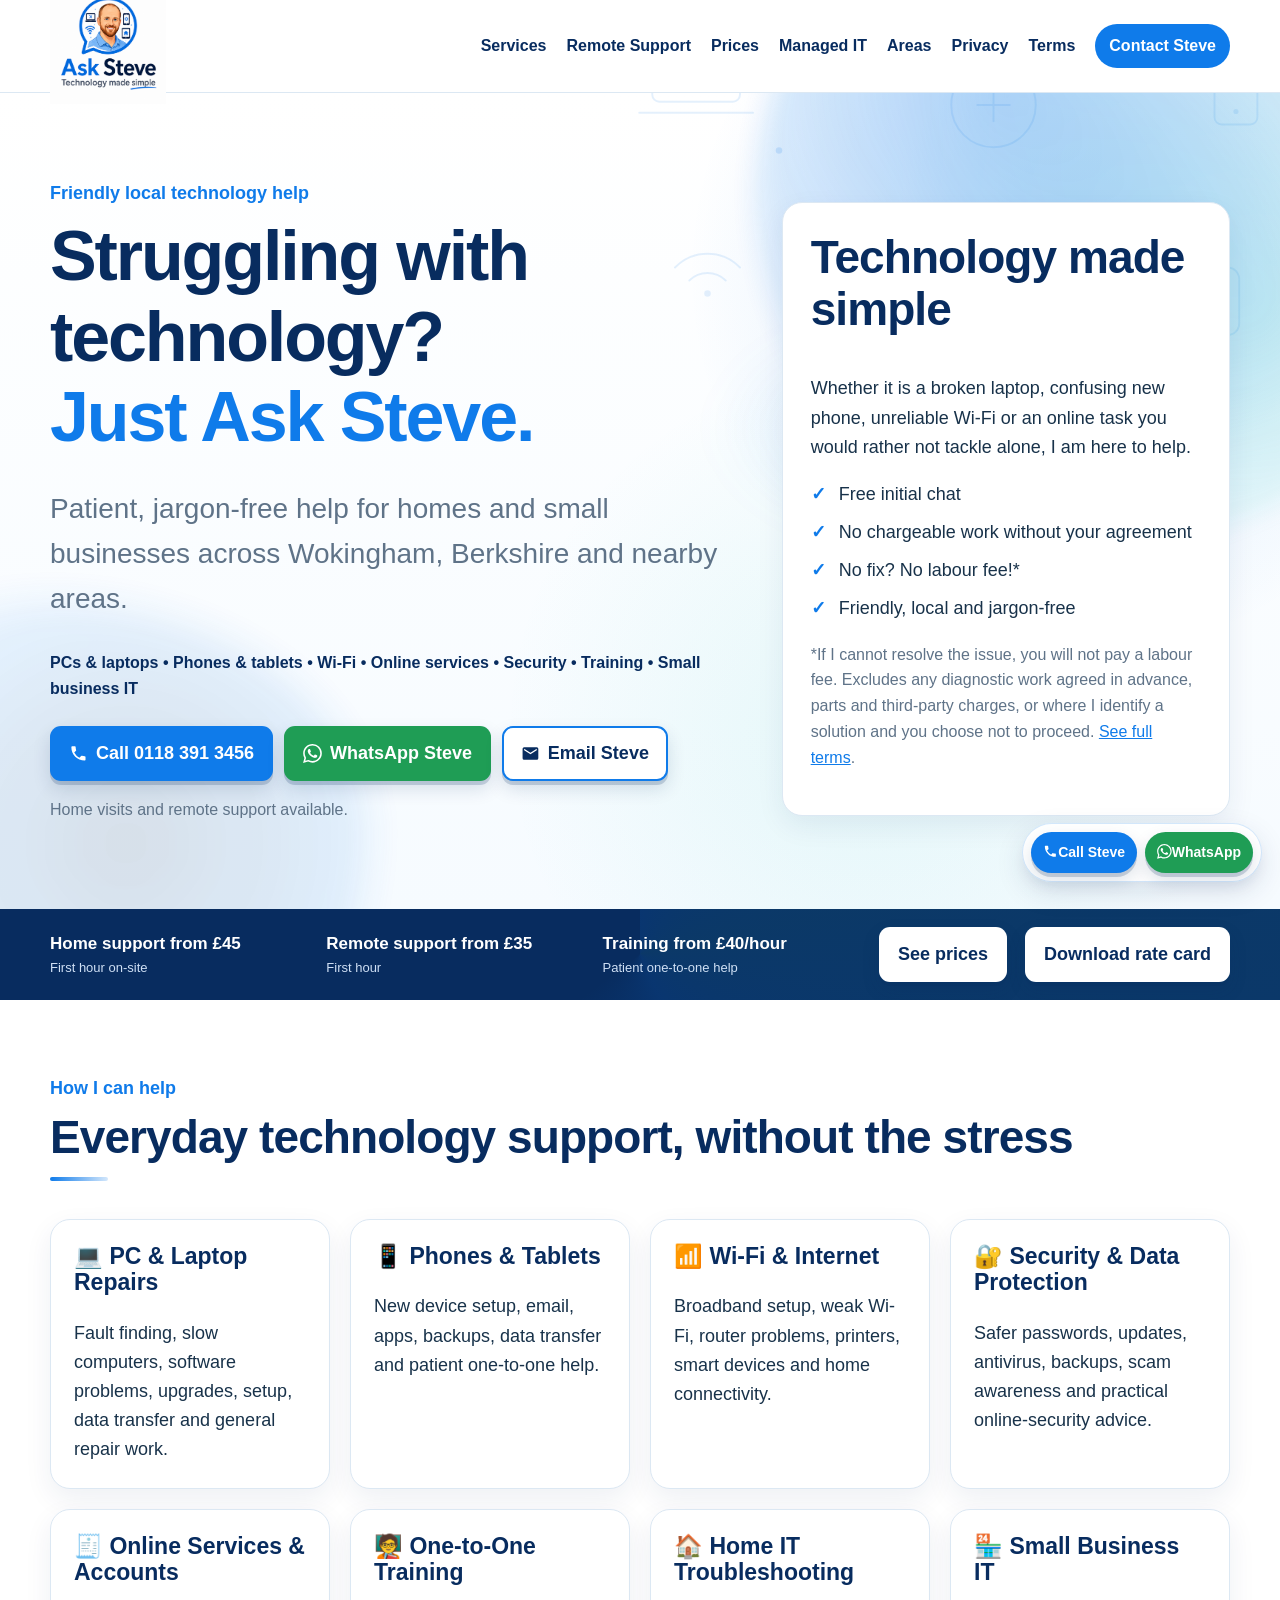
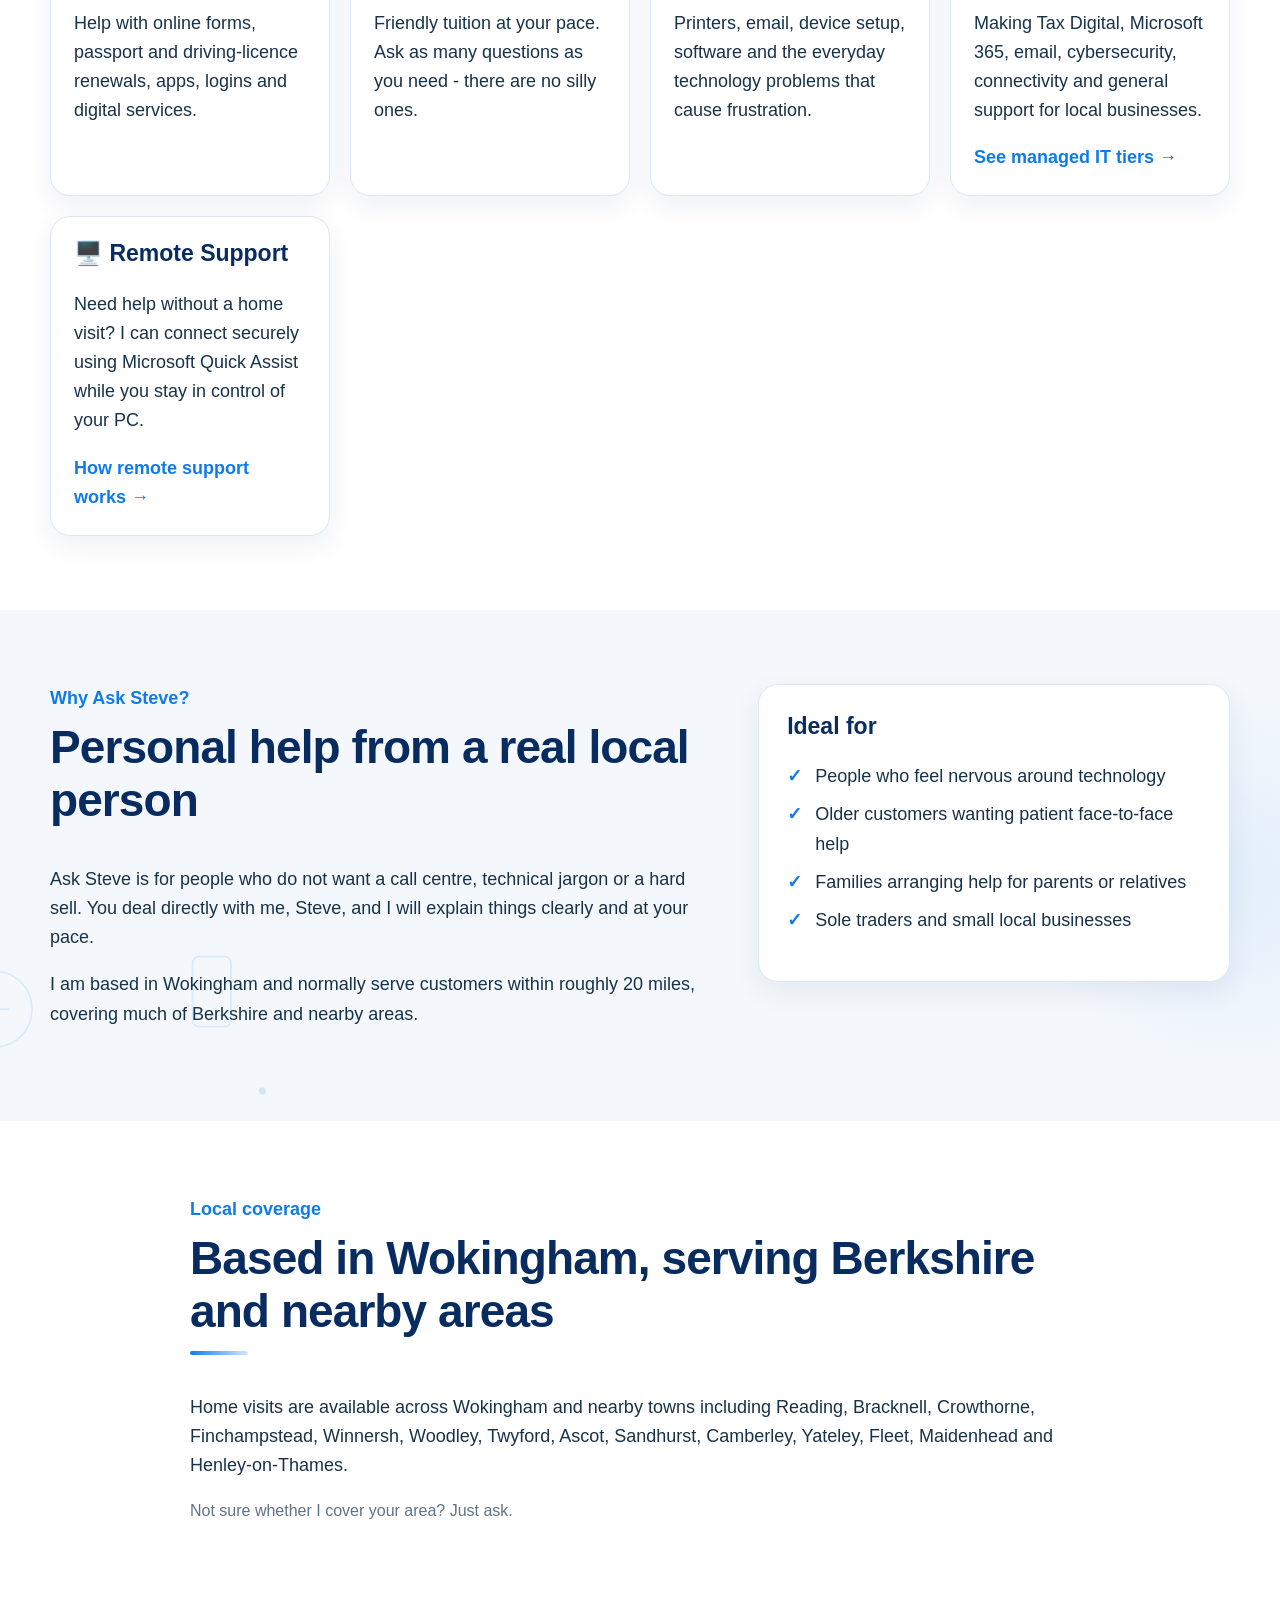
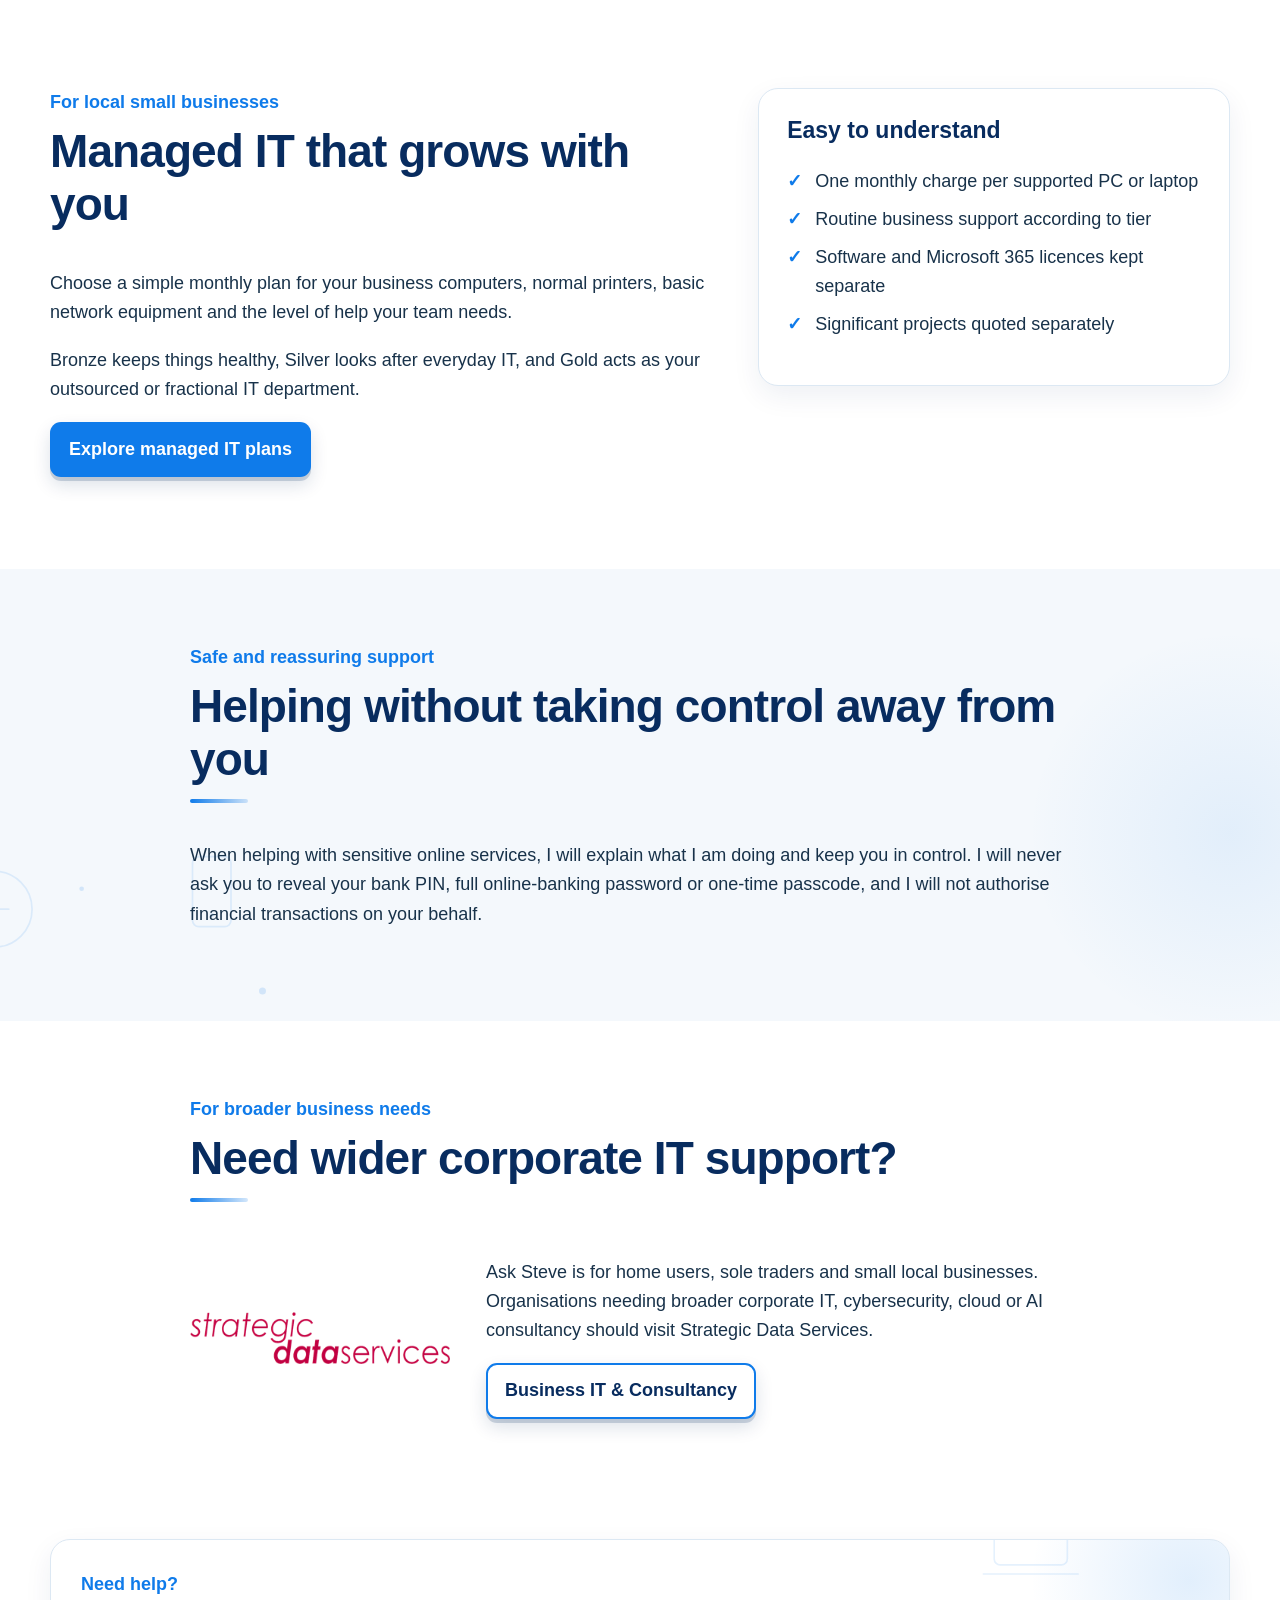
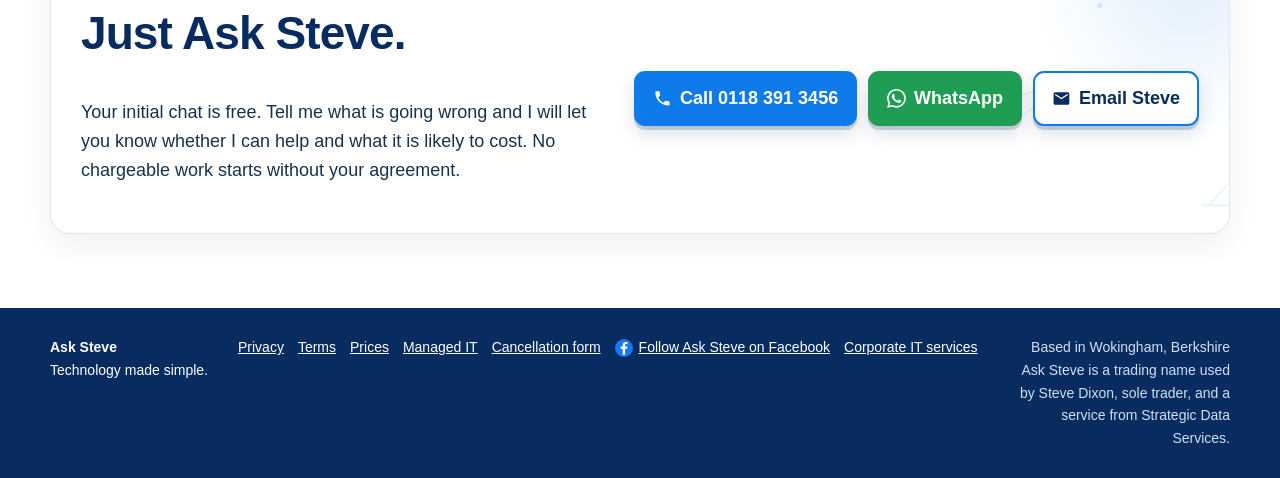
==== commit 9ad97a51: "Add managed IT service tiers" ====
--- a/index.html
+++ b/index.html
@@ -6,8 +6,8 @@
 <meta name="theme-color" content="#0F7BEA">
 <link rel="icon" type="image/png" href="assets/ask-steve-logo.png">
 <link rel="stylesheet" href="styles.css">
-<title>Computer & Laptop Help Wokingham | Ask Steve</title>
-<meta name="description" content="Friendly, patient technology help in Wokingham, Berkshire and nearby areas. PC and laptop repairs, phone and tablet setup, Wi-Fi support, online services, security and small business IT.">
+<title>Computer, Laptop &amp; Managed IT Support Wokingham | Ask Steve</title>
+<meta name="description" content="Friendly, patient technology help and simple managed IT services in Wokingham, Berkshire and nearby areas for homes and small businesses.">
 <link rel="canonical" href="https://askstevenow.co.uk/">
 <meta property="og:type" content="website"><meta property="og:site_name" content="Ask Steve">
 <meta property="og:title" content="Ask Steve - Technology made simple">
@@ -27,7 +27,8 @@
 {"@type":"Offer","itemOffered":{"@type":"Service","name":"Phone and tablet help"}},
 {"@type":"Offer","itemOffered":{"@type":"Service","name":"Wi-Fi setup and support"}},
 {"@type":"Offer","itemOffered":{"@type":"Service","name":"Technology training"}},
-{"@type":"Offer","itemOffered":{"@type":"Service","name":"Small business IT support"}}
+{"@type":"Offer","itemOffered":{"@type":"Service","name":"Small business IT support"}},
+{"@type":"Offer","itemOffered":{"@type":"Service","name":"Managed IT services for small business"}}
 ]}
 }</script>
 <script src="site.js" defer></script>
@@ -36,7 +37,7 @@
 <a class="brand" href="index.html" aria-label="Ask Steve home"><img src="assets/ask-steve-logo.png" alt="Ask Steve - Technology made simple"></a>
 <nav class="nav" aria-label="Primary navigation">
 <a href="index.html#services" data-scroll-section="services">Services</a><a href="remote-support.html">Remote Support</a>
-<a href="prices.html">Prices</a>
+<a href="prices.html">Prices</a><a href="managed-service.html">Managed IT</a>
 <a href="index.html#area" data-scroll-section="area">Areas</a>
 <a href="privacy.html">Privacy</a>
 <a href="terms.html">Terms</a>
@@ -76,7 +77,7 @@
 <article data-reveal><h3>🧾 Online Services &amp; Accounts</h3><p>Help with online forms, passport and driving-licence renewals, apps, logins and digital services.</p></article>
 <article data-reveal><h3>🧑‍🏫 One-to-One Training</h3><p>Friendly tuition at your pace. Ask as many questions as you need - there are no silly ones.</p></article>
 <article data-reveal><h3>🏠 Home IT Troubleshooting</h3><p>Printers, email, device setup, software and the everyday technology problems that cause frustration.</p></article>
-<article data-reveal><h3>🏪 Small Business IT</h3><p>Making Tax Digital, Microsoft 365, email, cybersecurity, connectivity and general support for local businesses.</p></article>
+<article data-reveal><h3>🏪 Small Business IT</h3><p>Making Tax Digital, Microsoft 365, email, cybersecurity, connectivity and general support for local businesses.</p><p><a class="text-link" href="managed-service.html">See managed IT tiers →</a></p></article>
 <article data-reveal><h3>🖥️ Remote Support</h3><p>Need help without a home visit? I can connect securely using Microsoft Quick Assist while you stay in control of your PC.</p><p><a class="text-link" href="remote-support.html">How remote support works →</a></p></article></div></div></section>
 
 <section class="section soft" id="why"><div class="container split">
@@ -90,6 +91,14 @@
 <h2>Based in Wokingham, serving Berkshire and nearby areas</h2>
 <p>Home visits are available across Wokingham and nearby towns including Reading, Bracknell, Crowthorne, Finchampstead, Winnersh, Woodley, Twyford, Ascot, Sandhurst, Camberley, Yateley, Fleet, Maidenhead and Henley-on-Thames.</p>
 <p class="small">Not sure whether I cover your area? Just ask.</p></div></section>
+
+<section class="section" id="managed-it"><div class="container split">
+<div><p class="eyebrow">For local small businesses</p><h2>Managed IT that grows with you</h2>
+<p>Choose a simple monthly plan for your business computers, normal printers, basic network equipment and the level of help your team needs.</p>
+<p>Bronze keeps things healthy, Silver looks after everyday IT, and Gold acts as your outsourced or fractional IT department.</p>
+<p><a class="btn primary" href="managed-service.html">Explore managed IT plans</a></p></div>
+<aside class="card" data-reveal><h3>Easy to understand</h3><ul class="ticks"><li>One monthly charge per supported PC or laptop</li><li>Routine business support according to tier</li><li>Software and Microsoft 365 licences kept separate</li><li>Significant projects quoted separately</li></ul></aside>
+</div></section>
 
 <section class="section soft"><div class="container narrow" data-reveal><p class="eyebrow">Safe and reassuring support</p><h2>Helping without taking control away from you</h2>
 <p>When helping with sensitive online services, I will explain what I am doing and keep you in control. I will never ask you to reveal your bank PIN, full online-banking password or one-time passcode, and I will not authorise financial transactions on your behalf.</p></div></section>
@@ -108,7 +117,7 @@
 </main><footer class="site-footer"><div class="container footer-inner">
 <div><strong>Ask Steve</strong><br><span>Technology made simple.</span></div>
 <div class="footer-links">
-<a href="privacy.html">Privacy</a><a href="terms.html">Terms</a><a href="prices.html">Prices</a><a href="cancellation-form.html">Cancellation form</a><a class="facebook-link" href="https://www.facebook.com/askstevenow" target="_blank" rel="noopener noreferrer"><svg class="footer-social-icon" viewBox="0 0 24 24" aria-hidden="true" focusable="false"><circle cx="12" cy="12" r="12" fill="#1877F2"/><path fill="#fff" d="M13.5 21v-8h2.75l.4-3H13.5V8.1c0-.87.25-1.46 1.57-1.46h1.68V4.02a22.7 22.7 0 0 0-2.45-.12c-2.42 0-4.08 1.48-4.08 4.2V10H7.5v3h2.72v8h3.28Z"/></svg><span>Follow Ask Steve on Facebook</span></a><a href="https://strategicdata.co.uk/" target="_blank" rel="noopener noreferrer">Corporate IT services</a>
+<a href="privacy.html">Privacy</a><a href="terms.html">Terms</a><a href="prices.html">Prices</a><a href="managed-service.html">Managed IT</a><a href="cancellation-form.html">Cancellation form</a><a class="facebook-link" href="https://www.facebook.com/askstevenow" target="_blank" rel="noopener noreferrer"><svg class="footer-social-icon" viewBox="0 0 24 24" aria-hidden="true" focusable="false"><circle cx="12" cy="12" r="12" fill="#1877F2"/><path fill="#fff" d="M13.5 21v-8h2.75l.4-3H13.5V8.1c0-.87.25-1.46 1.57-1.46h1.68V4.02a22.7 22.7 0 0 0-2.45-.12c-2.42 0-4.08 1.48-4.08 4.2V10H7.5v3h2.72v8h3.28Z"/></svg><span>Follow Ask Steve on Facebook</span></a><a href="https://strategicdata.co.uk/" target="_blank" rel="noopener noreferrer">Corporate IT services</a>
 </div>
 <div class="footer-meta"><span>Based in Wokingham, Berkshire</span><span>Ask Steve is a trading name used by Steve Dixon, sole trader, and a service from Strategic Data Services.</span></div>
 </div></footer>
--- a/styles.css
+++ b/styles.css
@@ -668,3 +668,120 @@
     padding-bottom: 105px;
   }
 }
+
+/* --- V11: Managed IT service tiers --- */
+.tier-grid {
+  display: grid;
+  grid-template-columns: repeat(3, minmax(0, 1fr));
+  gap: 20px;
+  margin-top: 30px;
+  align-items: stretch;
+}
+.tier-card {
+  display: flex;
+  flex-direction: column;
+  padding: 26px;
+}
+.tier-card--silver {
+  border: 2px solid var(--blue);
+  box-shadow: 0 14px 34px rgba(15,123,234,.16);
+}
+.tier-kicker {
+  color: var(--blue);
+  font-weight: 800;
+  margin: 0 0 4px;
+  text-transform: uppercase;
+  letter-spacing: .08em;
+  font-size: 14px;
+}
+.tier-card h3 {
+  font-size: 31px;
+  margin-bottom: 8px;
+}
+.tier-summary {
+  color: var(--muted);
+  font-weight: 700;
+  margin: 0 0 15px;
+}
+.tier-price {
+  margin: 0;
+  color: var(--navy);
+}
+.tier-price strong {
+  font-size: 38px;
+  line-height: 1;
+}
+.tier-price span {
+  font-size: 15px;
+  font-weight: 700;
+}
+.tier-fee {
+  display: flex;
+  flex-direction: column;
+  gap: 3px;
+  margin: 18px 0 10px;
+  padding: 13px 14px;
+  background: #F5FAFF;
+  border-left: 4px solid var(--blue);
+  font-size: 15px;
+}
+.tier-fee span {
+  color: var(--muted);
+  line-height: 1.4;
+}
+.tier-fee--included {
+  background: #F2FBF8;
+  border-left-color: var(--green);
+}
+.tier-list {
+  margin: 8px 0 0;
+  font-size: 16px;
+}
+.tier-fit {
+  margin-top: auto;
+  padding-top: 18px;
+}
+.tier-badge {
+  display: inline-block;
+  padding: 3px 8px;
+  border-radius: 999px;
+  background: var(--blue);
+  color: #fff;
+  font-size: 11px;
+  letter-spacing: .02em;
+  vertical-align: middle;
+  text-transform: none;
+}
+.faq-list {
+  display: grid;
+  gap: 12px;
+  margin-top: 26px;
+}
+.faq-list details {
+  background: #fff;
+  border: 1px solid var(--line);
+  border-radius: 14px;
+  padding: 16px 18px;
+}
+.faq-list summary {
+  cursor: pointer;
+  color: var(--navy);
+  font-weight: 800;
+}
+.faq-list details p {
+  margin-bottom: 0;
+}
+
+@media (max-width: 1000px) {
+  .tier-grid {
+    grid-template-columns: repeat(2, minmax(0, 1fr));
+  }
+}
+@media (max-width: 620px) {
+  .tier-grid {
+    grid-template-columns: 1fr;
+  }
+  .tier-card {
+    padding: 23px;
+  }
+}
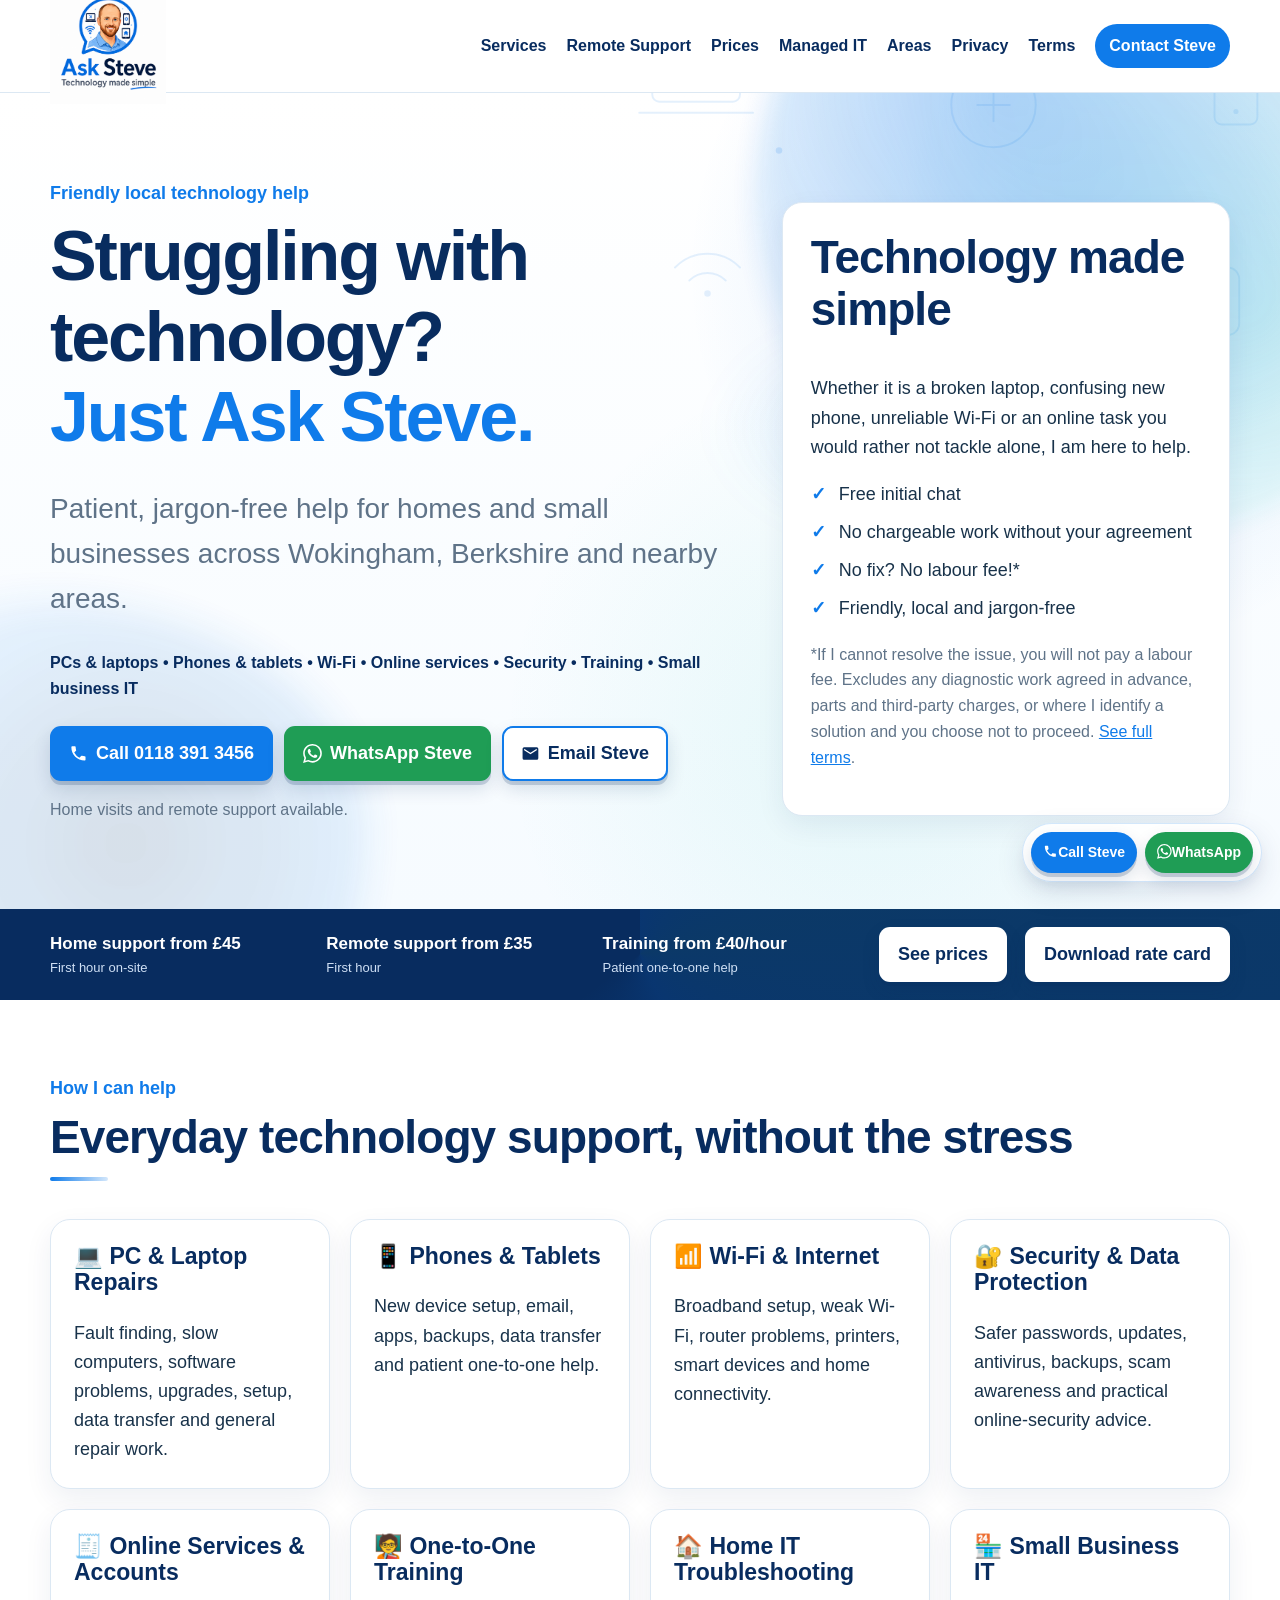
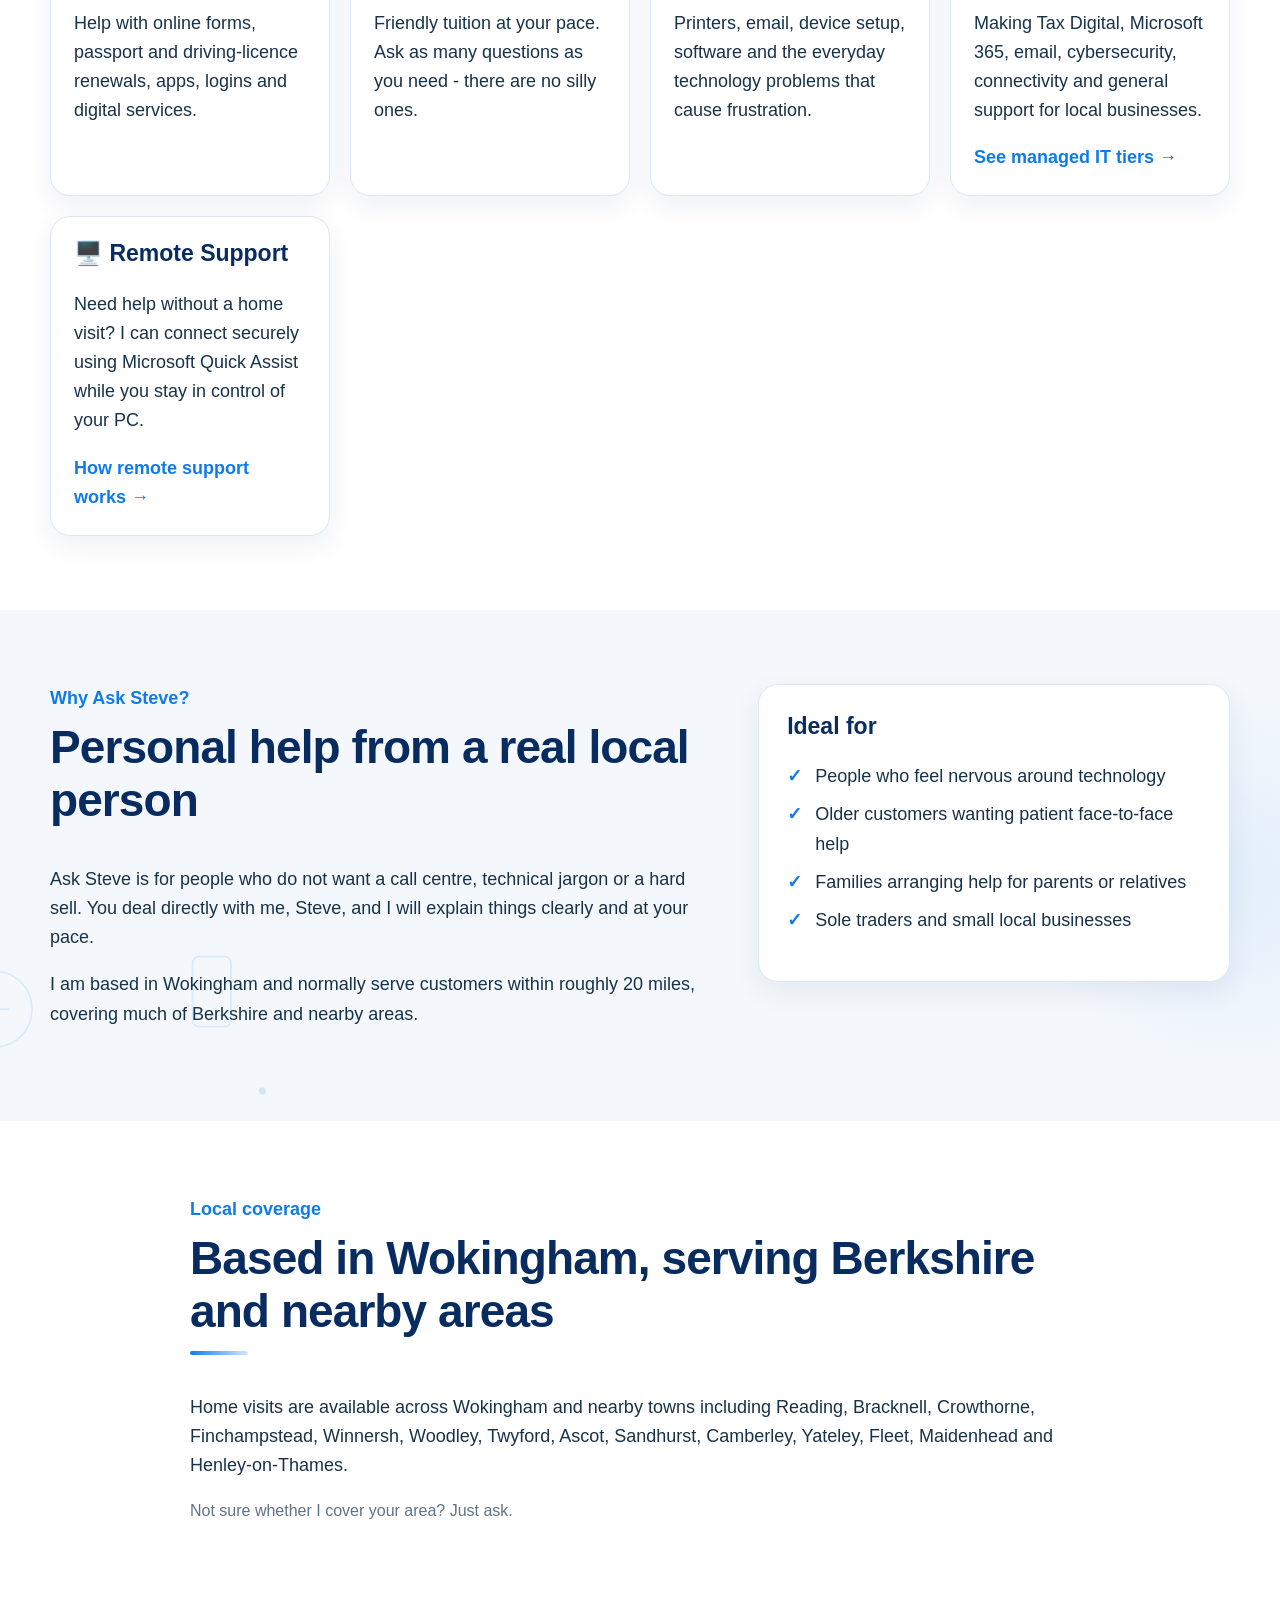
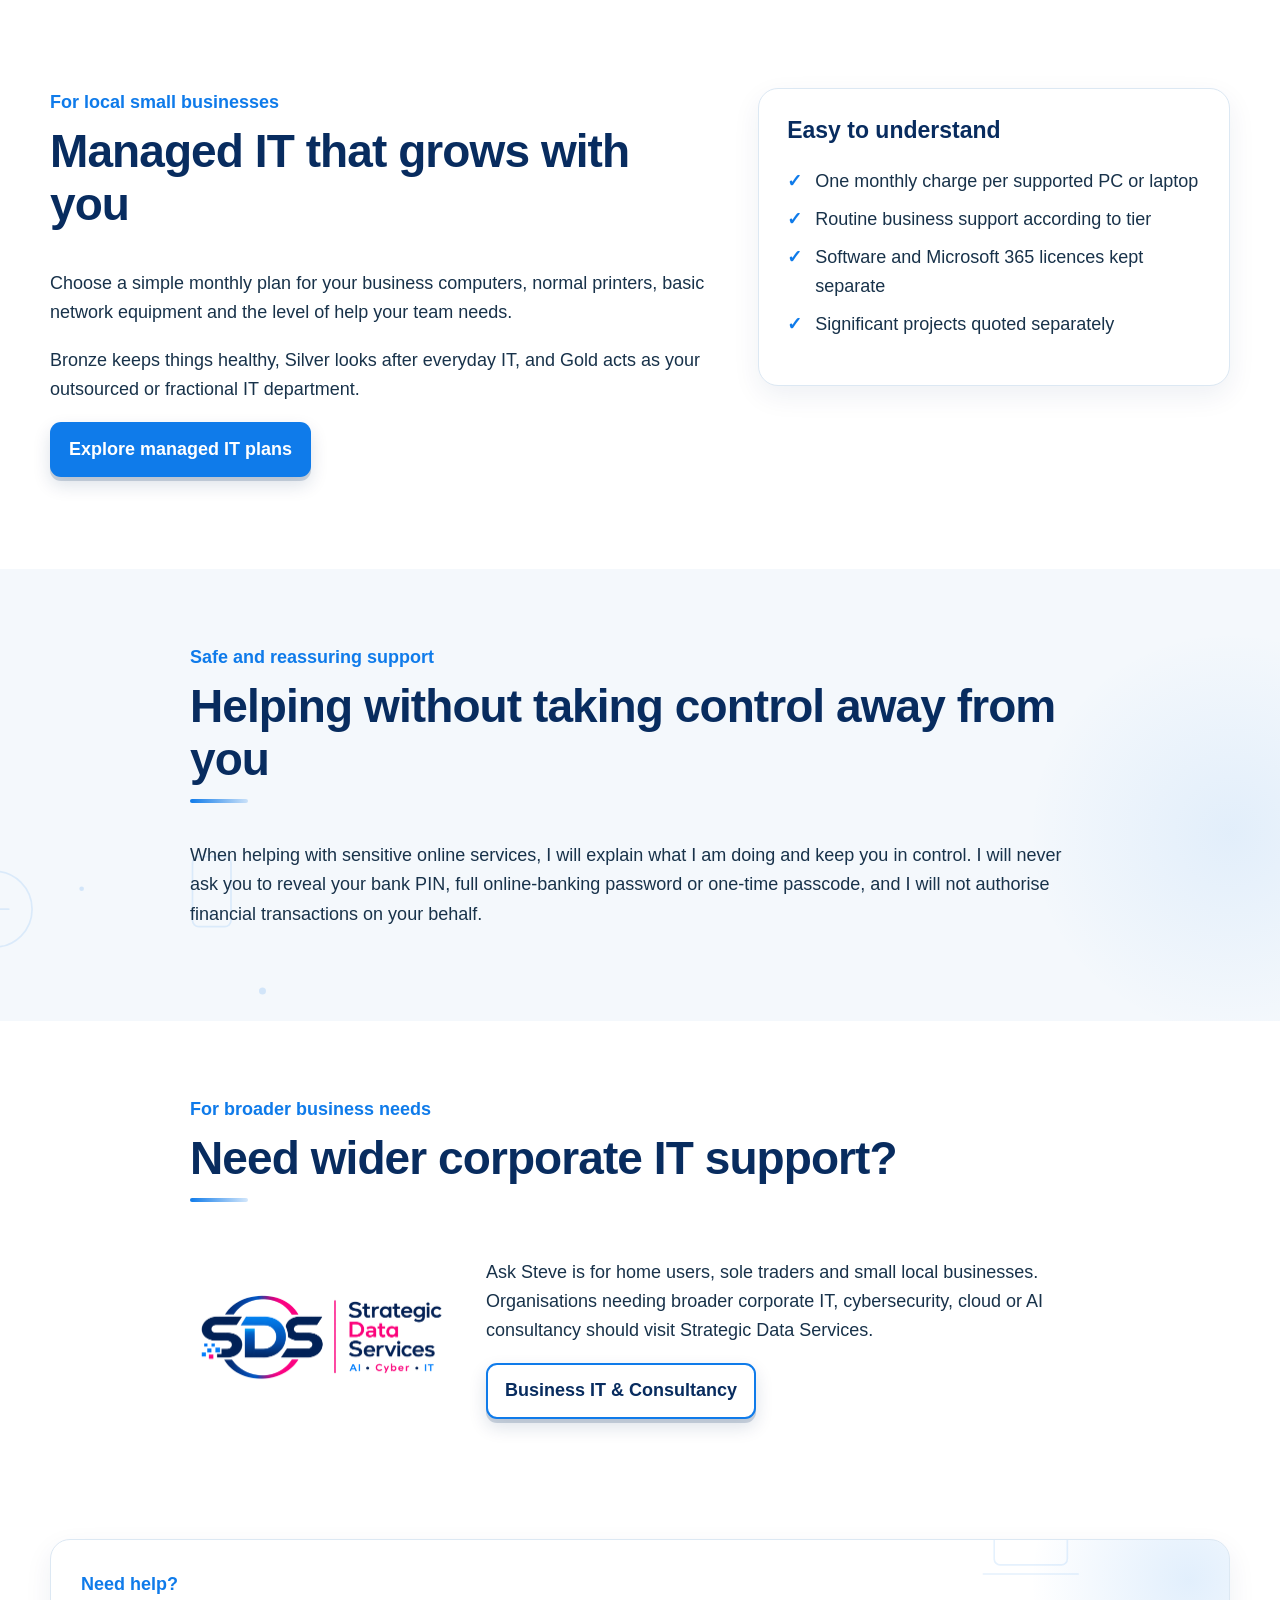
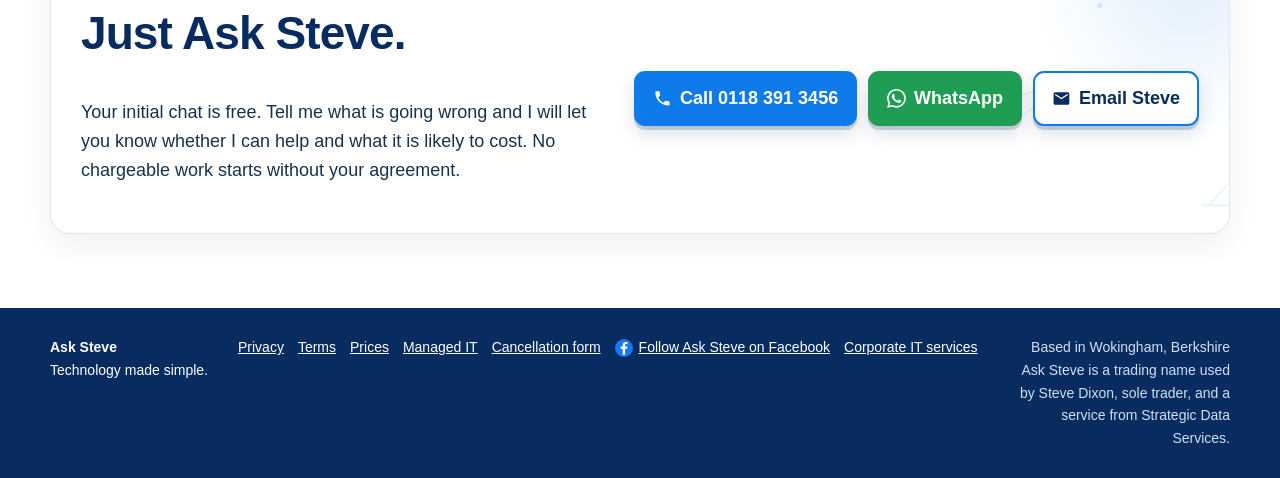
==== commit 9be3e56c: "Updated SDS Logo" ====
--- a/index.html
+++ b/index.html
@@ -34,14 +34,14 @@
 <script src="site.js" defer></script>
 </head><body>
 <a class="skip-link" href="#main">Skip to main content</a><header class="site-header"><div class="container header-inner">
-<a class="brand" href="index.html" aria-label="Ask Steve home"><img src="assets/ask-steve-logo.png" alt="Ask Steve - Technology made simple"></a>
+<a class="brand" href="/" aria-label="Ask Steve home"><img src="assets/ask-steve-logo.png" alt="Ask Steve - Technology made simple"></a>
 <nav class="nav" aria-label="Primary navigation">
-<a href="index.html#services" data-scroll-section="services">Services</a><a href="remote-support.html">Remote Support</a>
-<a href="prices.html">Prices</a><a href="managed-service.html">Managed IT</a>
-<a href="index.html#area" data-scroll-section="area">Areas</a>
-<a href="privacy.html">Privacy</a>
-<a href="terms.html">Terms</a>
-<a href="index.html#contact" class="nav-cta" data-scroll-section="contact">Contact Steve</a>
+<a href="/#services" data-scroll-section="services">Services</a><a href="remote-support.html">Remote Support</a>
+<a href="/prices.html">Prices</a><a href="managed-service.html">Managed IT</a>
+<a href="/#area" data-scroll-section="area">Areas</a>
+<a href="/privacy.html">Privacy</a>
+<a href="/terms.html">Terms</a>
+<a href="/#contact" class="nav-cta" data-scroll-section="contact">Contact Steve</a>
 </nav></div></header>
 <main id="main">
 <section class="hero"><div class="container hero-grid">
@@ -105,7 +105,7 @@
 
 <section class="section" id="business-it"><div class="container narrow" data-reveal><p class="eyebrow">For broader business needs</p><h2>Need wider corporate IT support?</h2>
 <div class="business-it-content">
-<a class="business-logo-link" href="https://strategicdata.co.uk/" target="_blank" rel="noopener noreferrer" aria-label="Visit Strategic Data Services"><img class="business-logo" src="assets/strategic-data-services-logo.webp" width="343" height="68" alt="Strategic Data Services"></a>
+<a class="business-logo-link" href="https://strategicdata.co.uk/" target="_blank" rel="noopener noreferrer" aria-label="Visit Strategic Data Services"><img class="business-logo" src="assets/StrategicData-NewLogo-Main.png" width="343" height="68" alt="Strategic Data Services"></a>
 <div><p>Ask Steve is for home users, sole traders and small local businesses. Organisations needing broader corporate IT, cybersecurity, cloud or AI consultancy should visit Strategic Data Services.</p>
 <p><a class="btn secondary" href="https://strategicdata.co.uk/" target="_blank" rel="noopener noreferrer">Business IT &amp; Consultancy</a></p></div>
 </div></div></section>
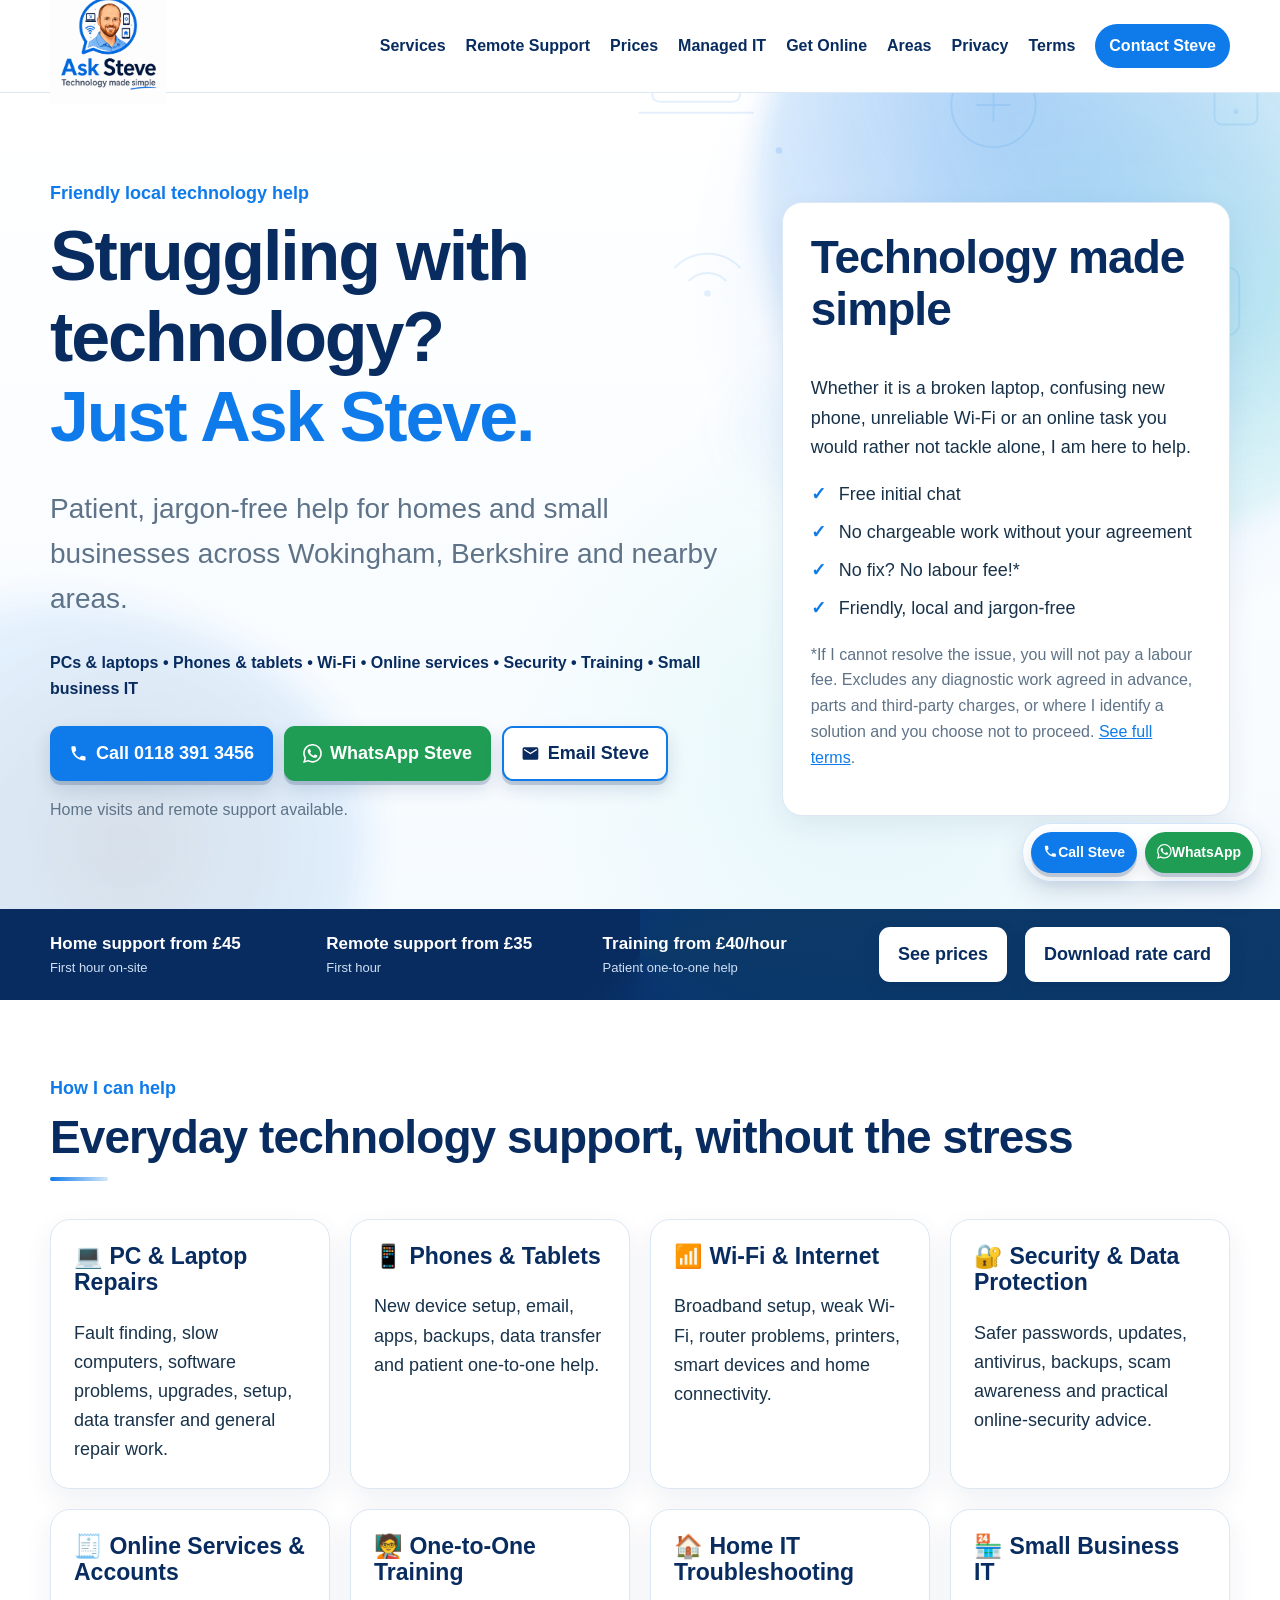
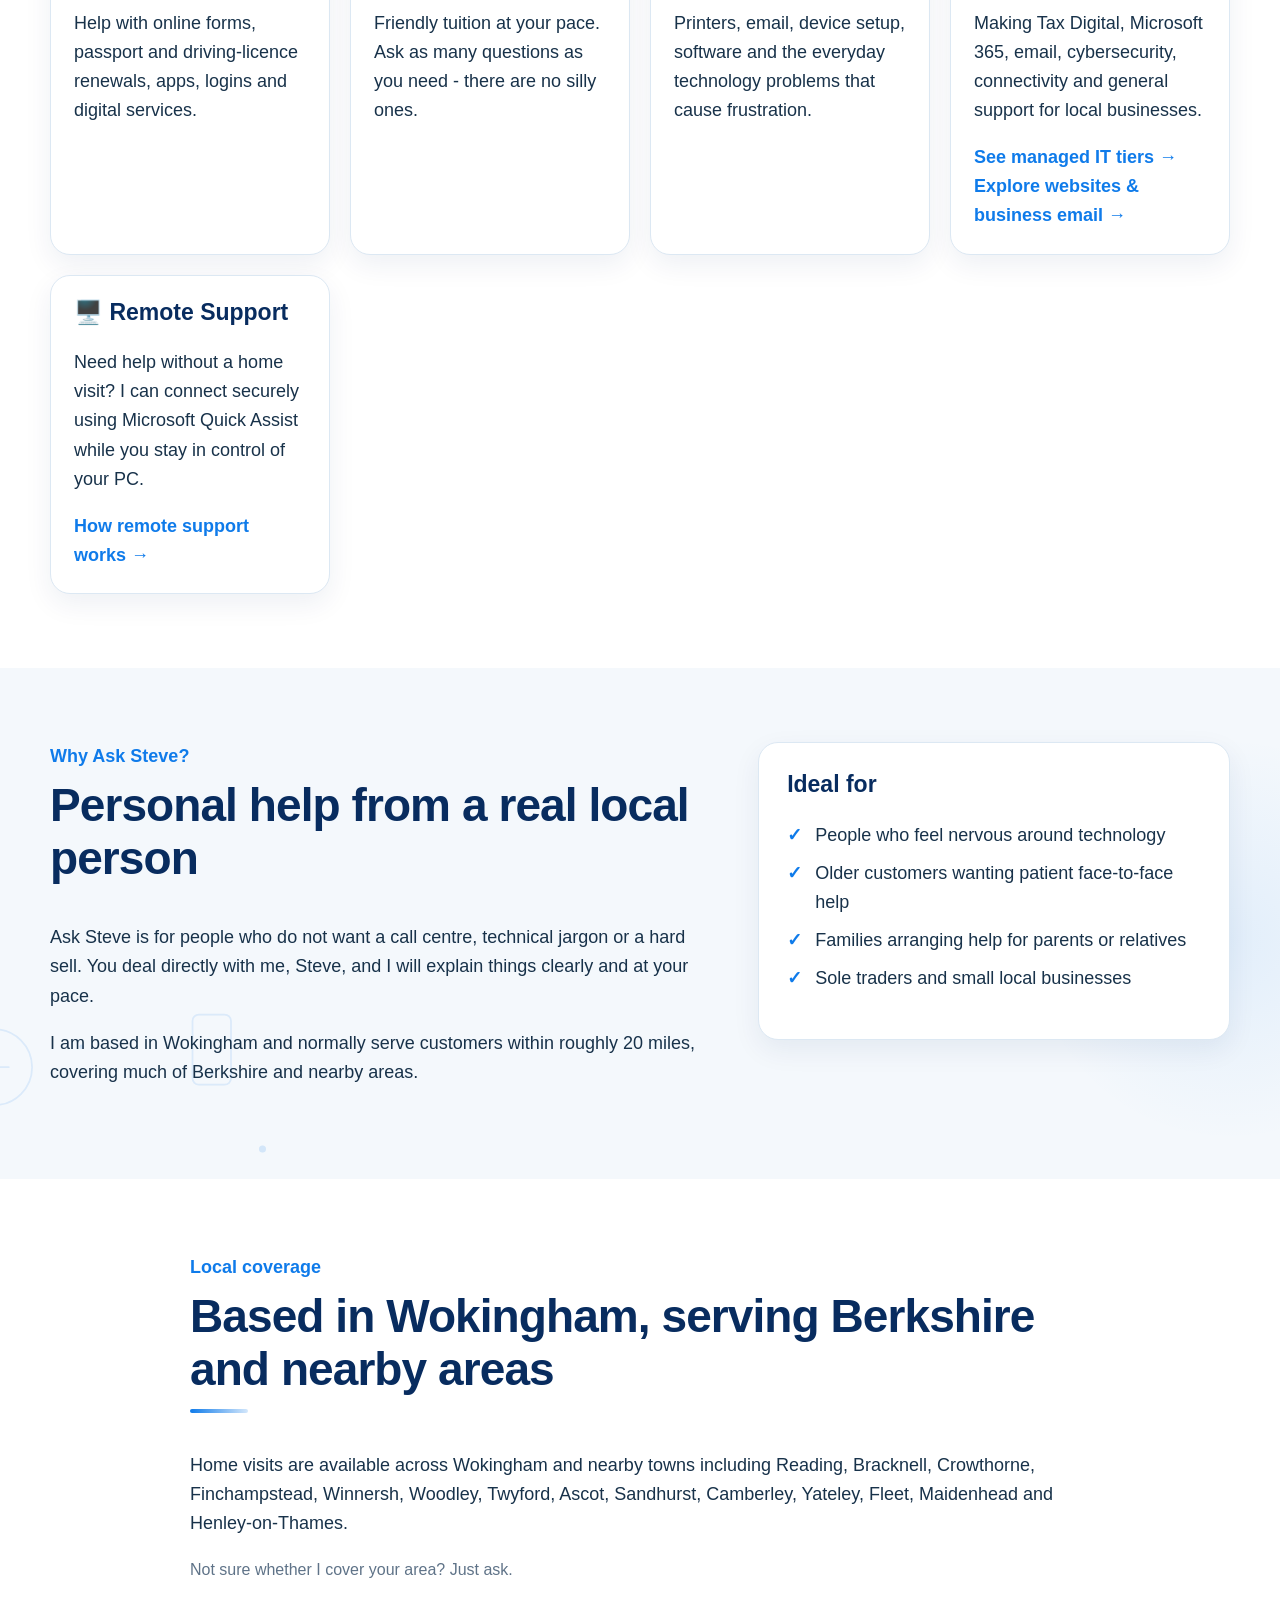
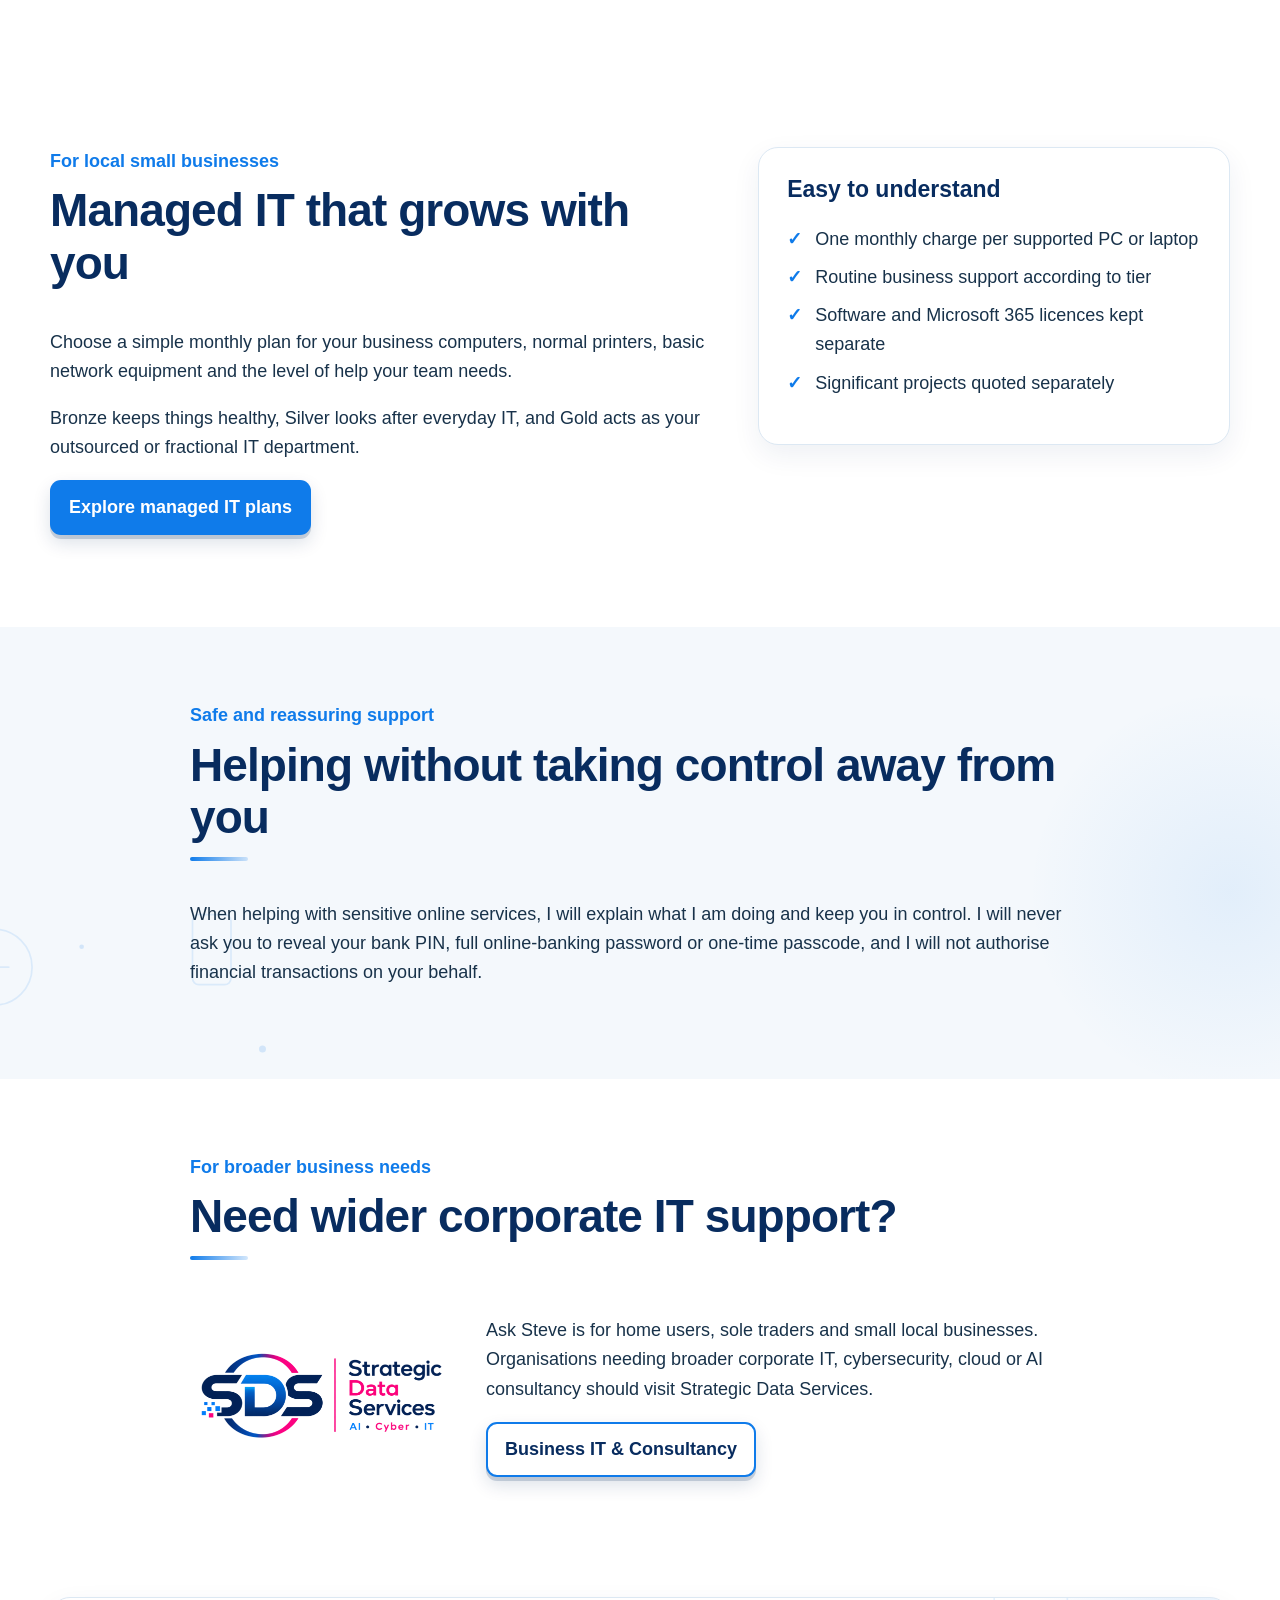
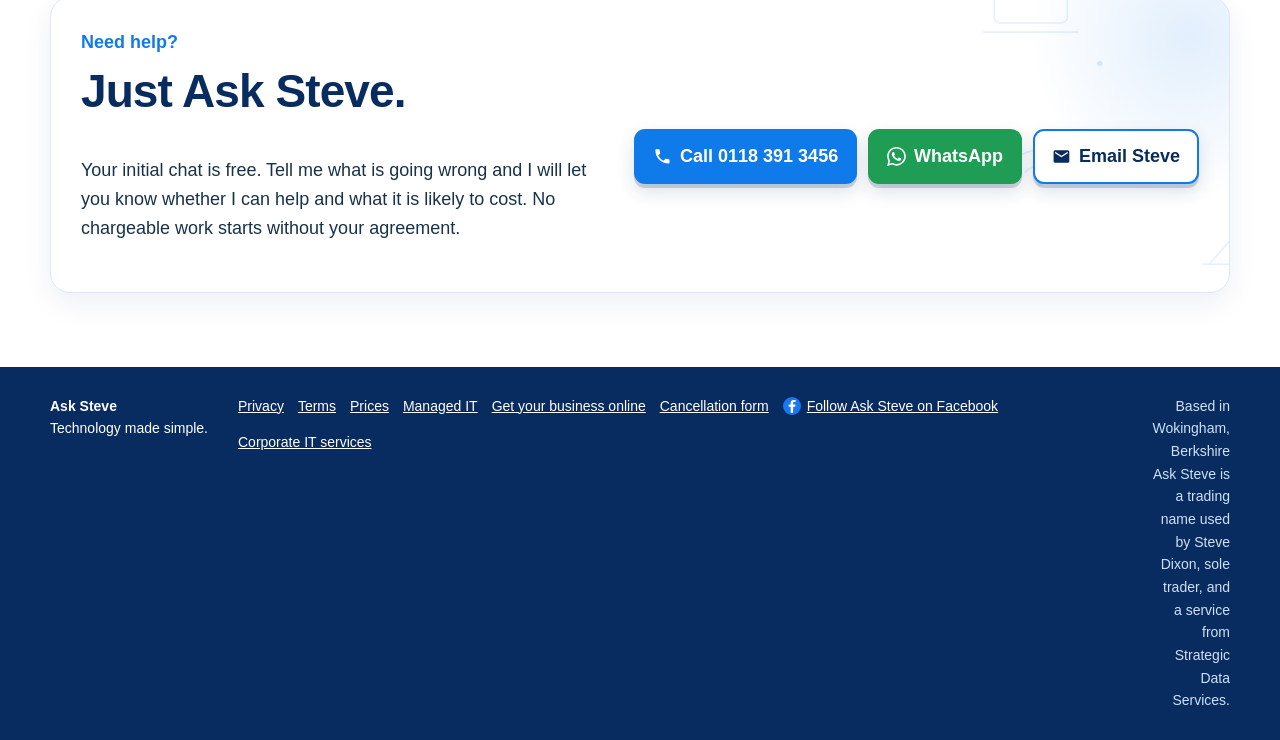
==== commit c78789d8: "Add business online service page" ====
--- a/index.html
+++ b/index.html
@@ -37,7 +37,7 @@
 <a class="brand" href="/" aria-label="Ask Steve home"><img src="assets/ask-steve-logo.png" alt="Ask Steve - Technology made simple"></a>
 <nav class="nav" aria-label="Primary navigation">
 <a href="/#services" data-scroll-section="services">Services</a><a href="remote-support.html">Remote Support</a>
-<a href="/prices.html">Prices</a><a href="managed-service.html">Managed IT</a>
+<a href="/prices.html">Prices</a><a href="managed-service.html">Managed IT</a><a href="get-your-business-online.html">Get Online</a>
 <a href="/#area" data-scroll-section="area">Areas</a>
 <a href="/privacy.html">Privacy</a>
 <a href="/terms.html">Terms</a>
@@ -77,7 +77,7 @@
 <article data-reveal><h3>🧾 Online Services &amp; Accounts</h3><p>Help with online forms, passport and driving-licence renewals, apps, logins and digital services.</p></article>
 <article data-reveal><h3>🧑‍🏫 One-to-One Training</h3><p>Friendly tuition at your pace. Ask as many questions as you need - there are no silly ones.</p></article>
 <article data-reveal><h3>🏠 Home IT Troubleshooting</h3><p>Printers, email, device setup, software and the everyday technology problems that cause frustration.</p></article>
-<article data-reveal><h3>🏪 Small Business IT</h3><p>Making Tax Digital, Microsoft 365, email, cybersecurity, connectivity and general support for local businesses.</p><p><a class="text-link" href="managed-service.html">See managed IT tiers →</a></p></article>
+<article data-reveal><h3>🏪 Small Business IT</h3><p>Making Tax Digital, Microsoft 365, email, cybersecurity, connectivity and general support for local businesses.</p><p><a class="text-link" href="managed-service.html">See managed IT tiers →</a><br><a class="text-link" href="get-your-business-online.html">Explore websites &amp; business email →</a></p></article>
 <article data-reveal><h3>🖥️ Remote Support</h3><p>Need help without a home visit? I can connect securely using Microsoft Quick Assist while you stay in control of your PC.</p><p><a class="text-link" href="remote-support.html">How remote support works →</a></p></article></div></div></section>
 
 <section class="section soft" id="why"><div class="container split">
@@ -117,7 +117,7 @@
 </main><footer class="site-footer"><div class="container footer-inner">
 <div><strong>Ask Steve</strong><br><span>Technology made simple.</span></div>
 <div class="footer-links">
-<a href="privacy.html">Privacy</a><a href="terms.html">Terms</a><a href="prices.html">Prices</a><a href="managed-service.html">Managed IT</a><a href="cancellation-form.html">Cancellation form</a><a class="facebook-link" href="https://www.facebook.com/askstevenow" target="_blank" rel="noopener noreferrer"><svg class="footer-social-icon" viewBox="0 0 24 24" aria-hidden="true" focusable="false"><circle cx="12" cy="12" r="12" fill="#1877F2"/><path fill="#fff" d="M13.5 21v-8h2.75l.4-3H13.5V8.1c0-.87.25-1.46 1.57-1.46h1.68V4.02a22.7 22.7 0 0 0-2.45-.12c-2.42 0-4.08 1.48-4.08 4.2V10H7.5v3h2.72v8h3.28Z"/></svg><span>Follow Ask Steve on Facebook</span></a><a href="https://strategicdata.co.uk/" target="_blank" rel="noopener noreferrer">Corporate IT services</a>
+<a href="privacy.html">Privacy</a><a href="terms.html">Terms</a><a href="prices.html">Prices</a><a href="managed-service.html">Managed IT</a><a href="get-your-business-online.html">Get your business online</a><a href="cancellation-form.html">Cancellation form</a><a class="facebook-link" href="https://www.facebook.com/askstevenow" target="_blank" rel="noopener noreferrer"><svg class="footer-social-icon" viewBox="0 0 24 24" aria-hidden="true" focusable="false"><circle cx="12" cy="12" r="12" fill="#1877F2"/><path fill="#fff" d="M13.5 21v-8h2.75l.4-3H13.5V8.1c0-.87.25-1.46 1.57-1.46h1.68V4.02a22.7 22.7 0 0 0-2.45-.12c-2.42 0-4.08 1.48-4.08 4.2V10H7.5v3h2.72v8h3.28Z"/></svg><span>Follow Ask Steve on Facebook</span></a><a href="https://strategicdata.co.uk/" target="_blank" rel="noopener noreferrer">Corporate IT services</a>
 </div>
 <div class="footer-meta"><span>Based in Wokingham, Berkshire</span><span>Ask Steve is a trading name used by Steve Dixon, sole trader, and a service from Strategic Data Services.</span></div>
 </div></footer>
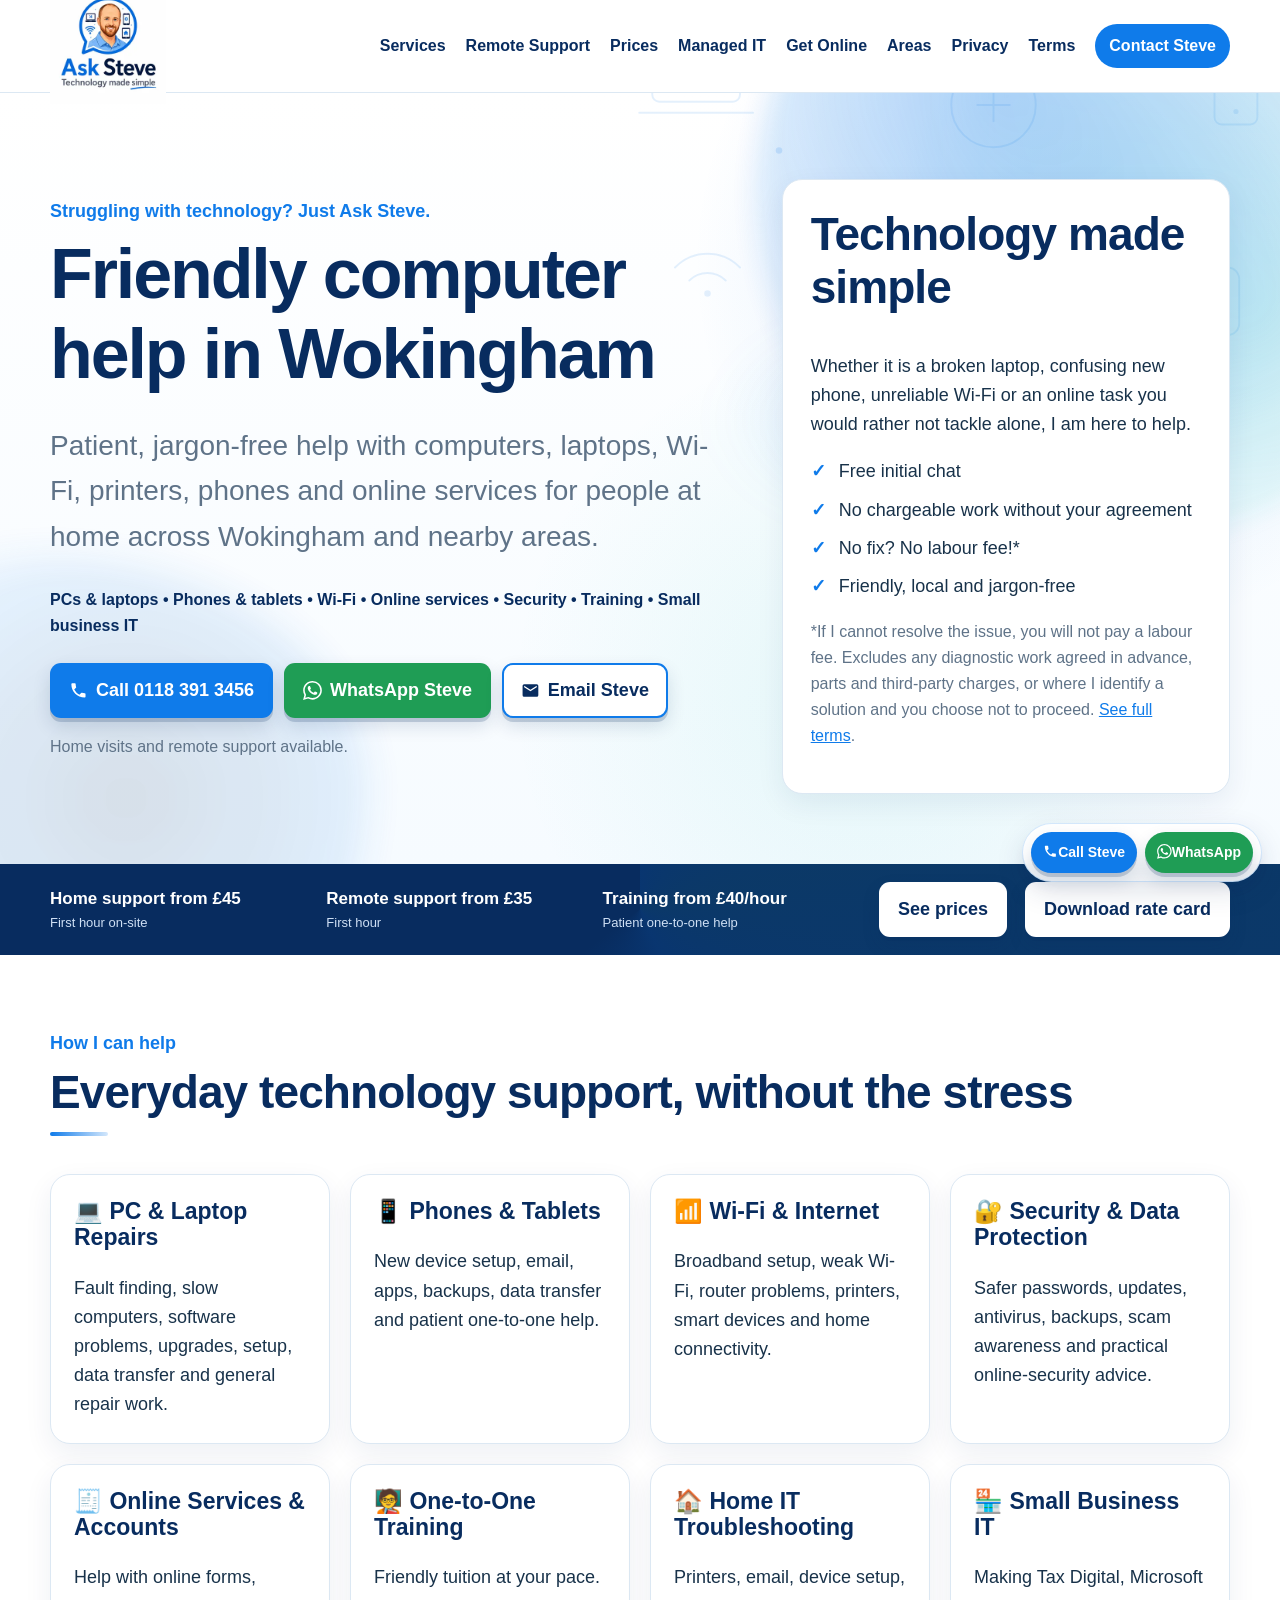
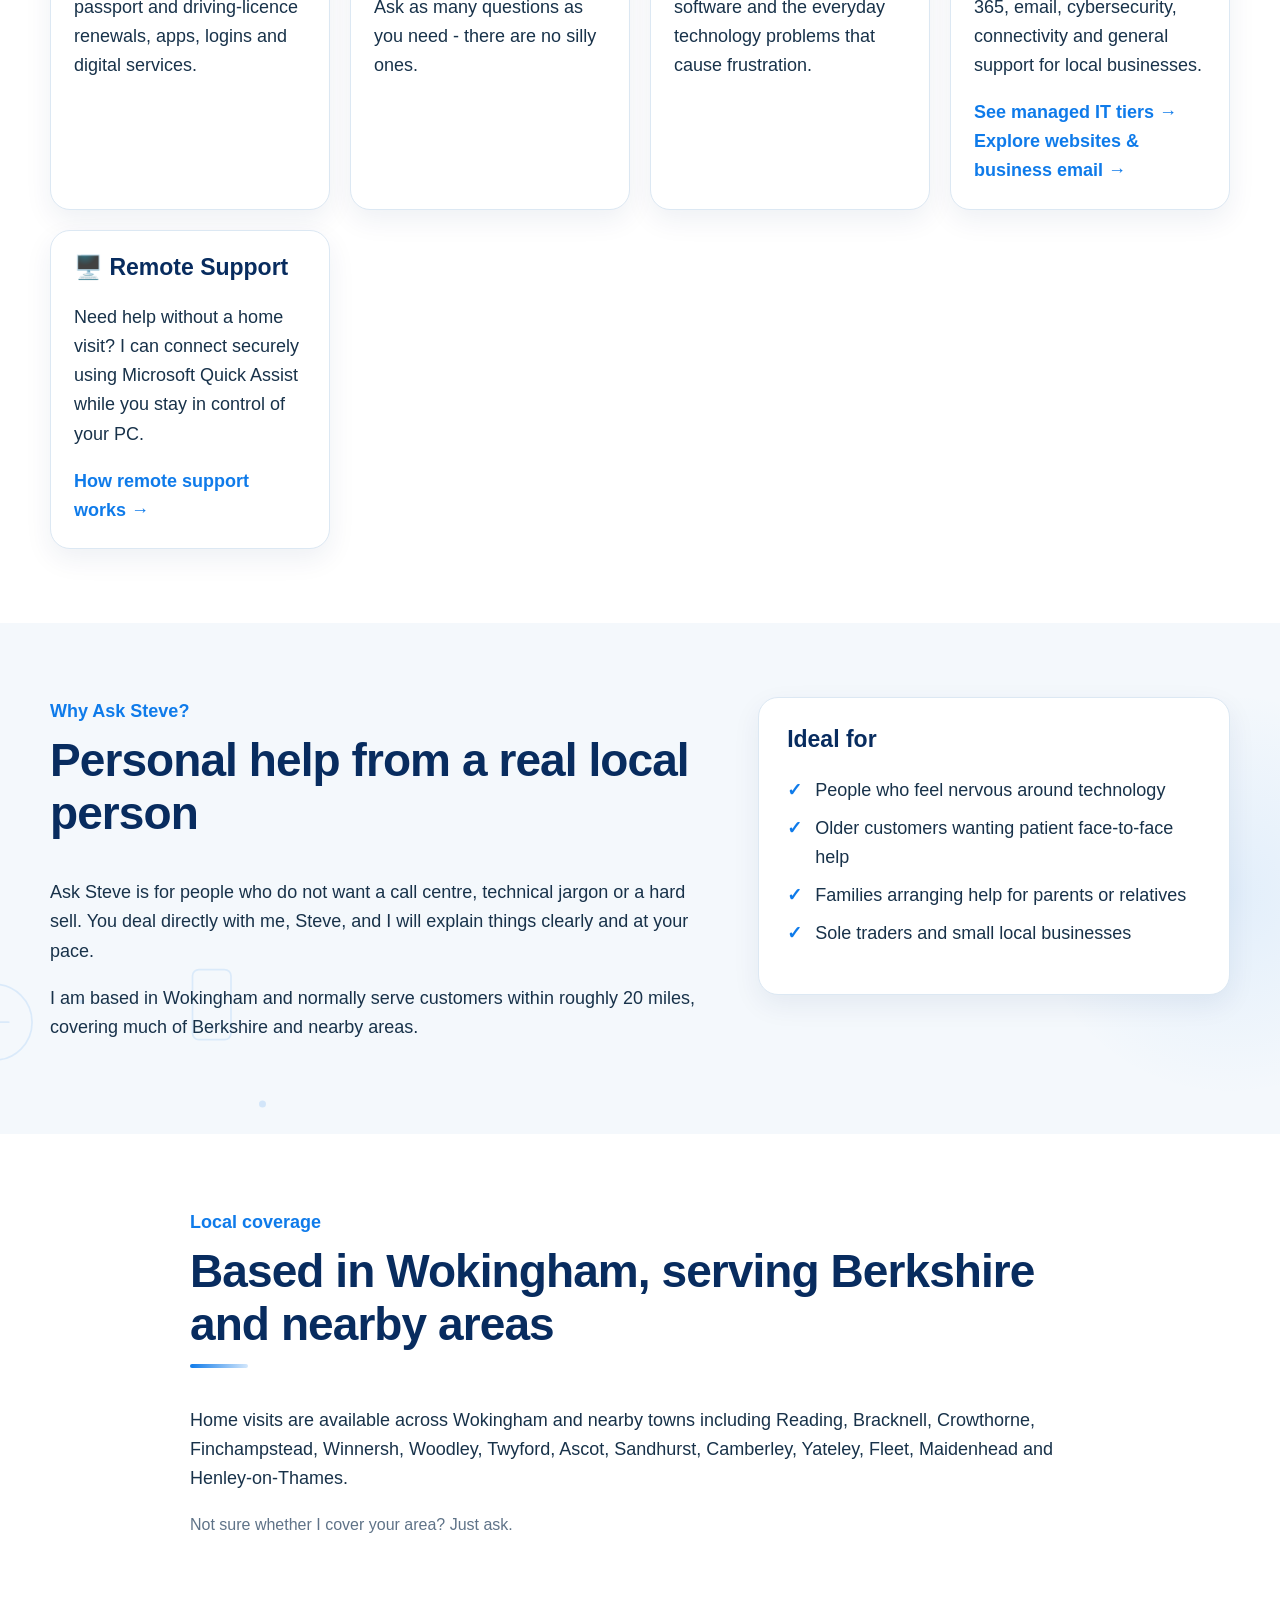
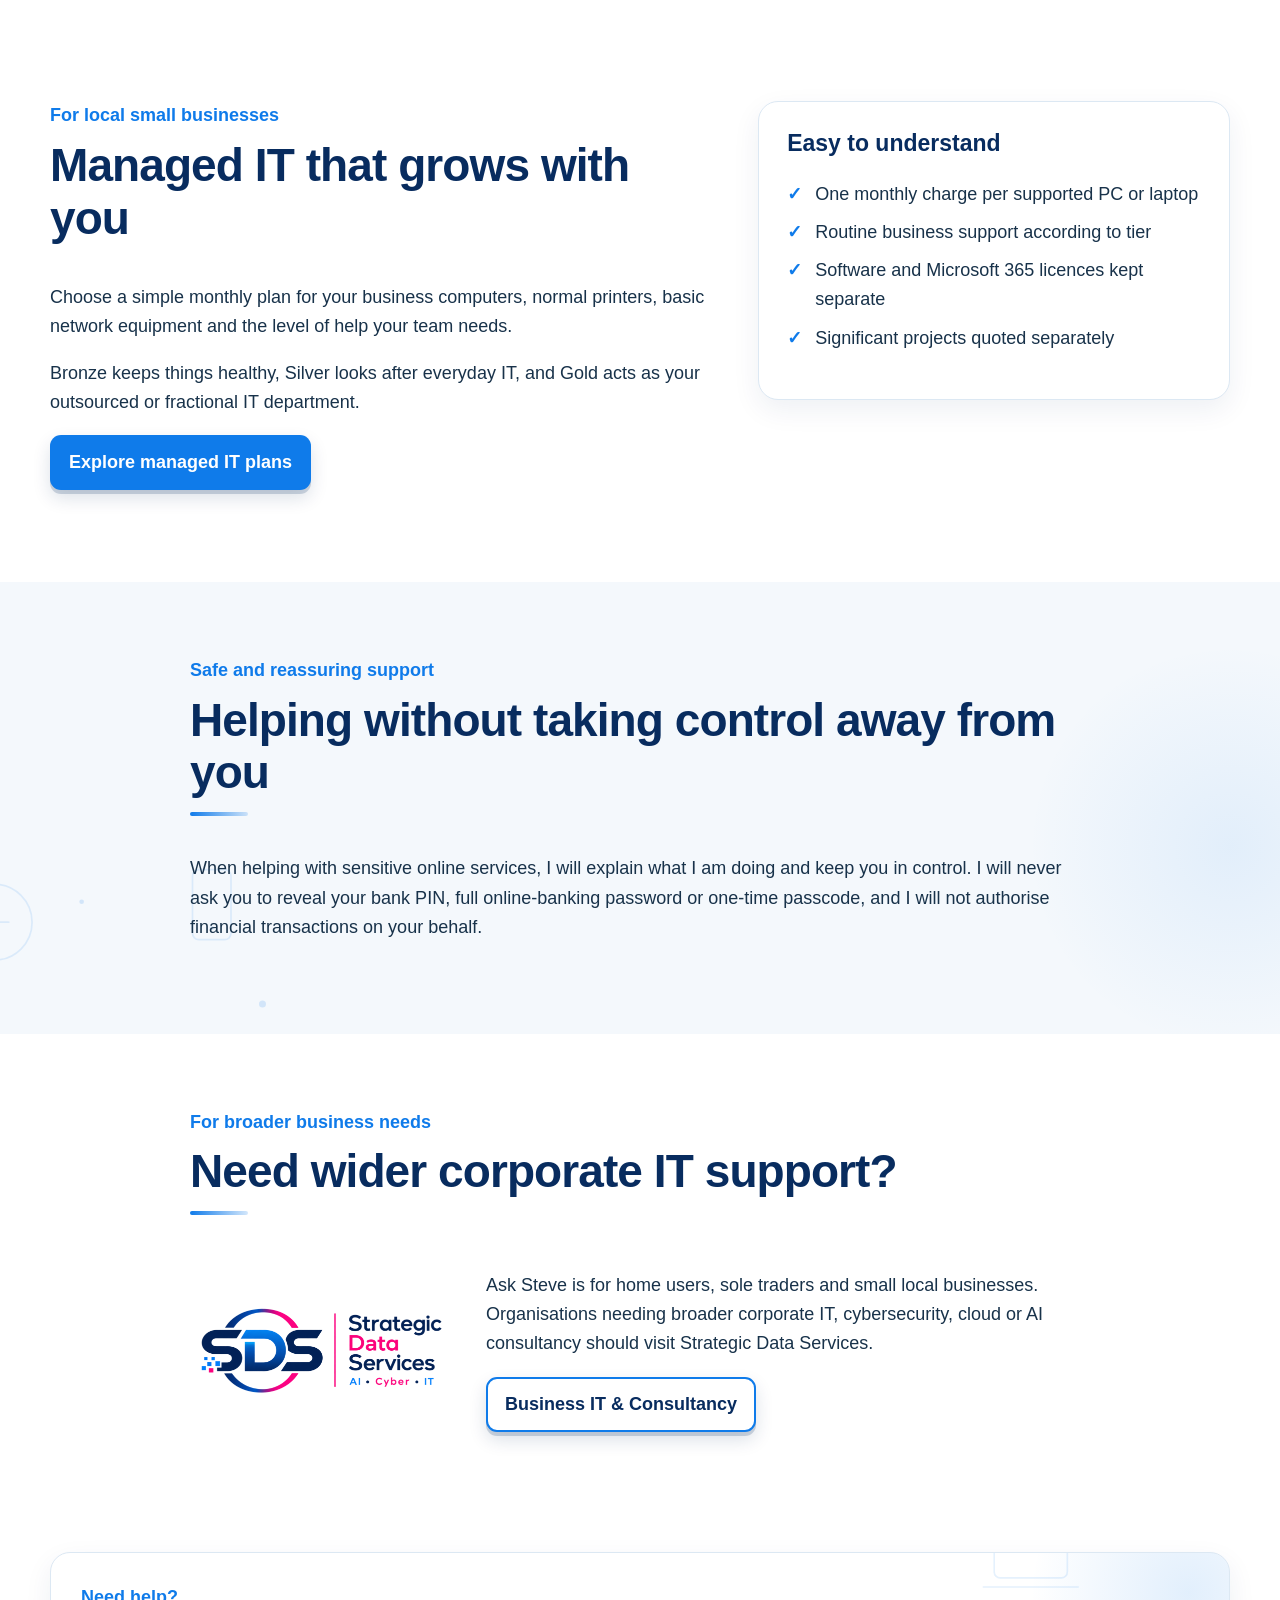
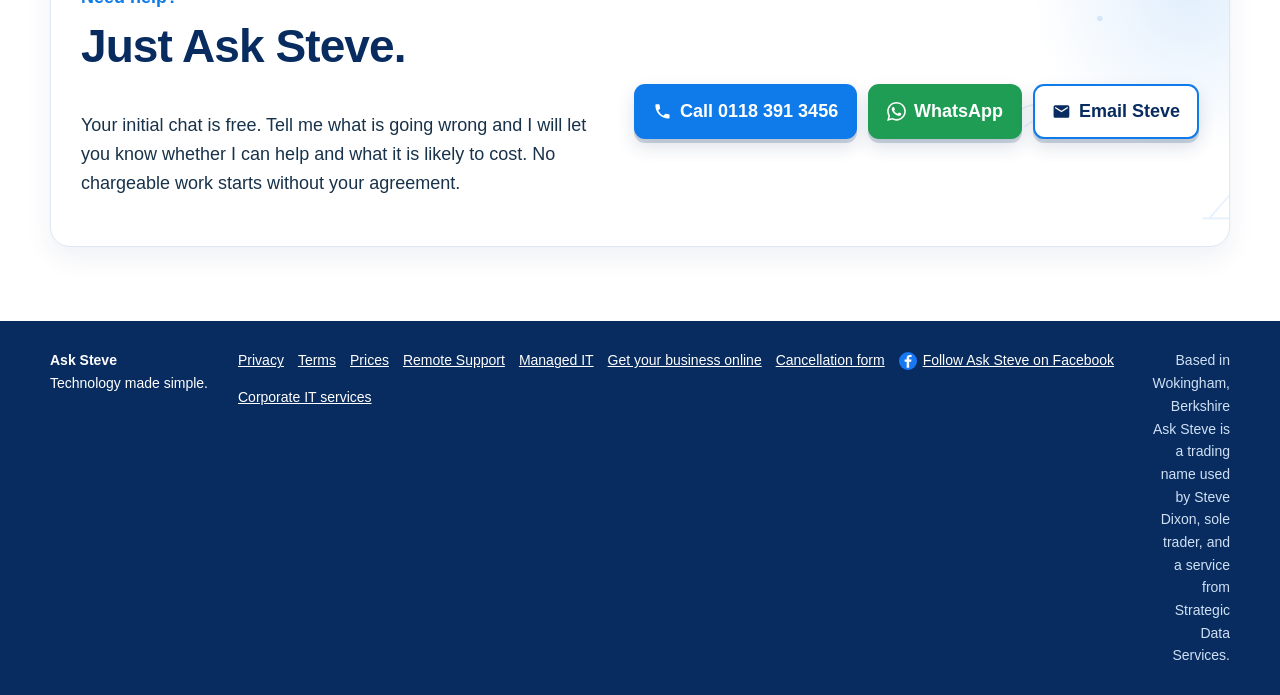
==== commit 28a1bcbc: "Implement initial SEO optimisation batch" ====
--- a/index.html
+++ b/index.html
@@ -6,15 +6,16 @@
 <meta name="theme-color" content="#0F7BEA">
 <link rel="icon" type="image/png" href="assets/ask-steve-logo.png">
 <link rel="stylesheet" href="styles.css">
-<title>Computer, Laptop &amp; Managed IT Support Wokingham | Ask Steve</title>
-<meta name="description" content="Friendly, patient technology help and simple managed IT services in Wokingham, Berkshire and nearby areas for homes and small businesses.">
+<title>Computer Help &amp; Home IT Support Wokingham | Ask Steve</title>
+<meta name="description" content="Friendly, patient computer help in Wokingham for PCs, laptops, Wi-Fi, printers, phones and tablets. Home visits and remote support from Ask Steve.">
 <link rel="canonical" href="https://askstevenow.co.uk/">
 <meta property="og:type" content="website"><meta property="og:site_name" content="Ask Steve">
-<meta property="og:title" content="Ask Steve - Technology made simple">
-<meta property="og:description" content="Friendly local technology help for homes and small businesses across Wokingham, Berkshire and nearby areas.">
+<meta property="og:title" content="Computer Help &amp; Home IT Support Wokingham | Ask Steve">
+<meta property="og:description" content="Friendly, patient computer help in Wokingham for PCs, laptops, Wi-Fi, printers, phones and tablets. Home visits and remote support from Ask Steve.">
 <meta property="og:url" content="https://askstevenow.co.uk/"><meta property="og:image" content="https://askstevenow.co.uk/assets/ask-steve-logo.png">
 <script type="application/ld+json">{
-"@context":"https://schema.org","@type":["LocalBusiness","ProfessionalService"],"name":"Ask Steve",
+"@context":"https://schema.org","@graph":[{
+"@type":["LocalBusiness","ProfessionalService"],"@id":"https://askstevenow.co.uk/#business","name":"Ask Steve",
 "url":"https://askstevenow.co.uk/","logo":"https://askstevenow.co.uk/assets/ask-steve-logo.png",
 "email":"steve@askstevenow.co.uk","telephone":"+44 118 391 3456",
 "description":"Friendly, patient local technology help for homes and small businesses across Wokingham, Berkshire and nearby areas.",
@@ -29,12 +30,14 @@
 {"@type":"Offer","itemOffered":{"@type":"Service","name":"Technology training"}},
 {"@type":"Offer","itemOffered":{"@type":"Service","name":"Small business IT support"}},
 {"@type":"Offer","itemOffered":{"@type":"Service","name":"Managed IT services for small business"}}
+ ]}},
+{"@type":"WebSite","@id":"https://askstevenow.co.uk/#website","url":"https://askstevenow.co.uk/","name":"Ask Steve","inLanguage":"en-GB","publisher":{"@id":"https://askstevenow.co.uk/#business"}}
 ]}
-}</script>
+</script>
 <script src="site.js" defer></script>
 </head><body>
 <a class="skip-link" href="#main">Skip to main content</a><header class="site-header"><div class="container header-inner">
-<a class="brand" href="/" aria-label="Ask Steve home"><img src="assets/ask-steve-logo.png" alt="Ask Steve - Technology made simple"></a>
+<a class="brand" href="/" aria-label="Ask Steve home"><img src="assets/ask-steve-logo-header.webp" width="300" height="300" alt="Ask Steve - Technology made simple"></a>
 <nav class="nav" aria-label="Primary navigation">
 <a href="/#services" data-scroll-section="services">Services</a><a href="remote-support.html">Remote Support</a>
 <a href="/prices.html">Prices</a><a href="managed-service.html">Managed IT</a><a href="get-your-business-online.html">Get Online</a>
@@ -45,9 +48,9 @@
 </nav></div></header>
 <main id="main">
 <section class="hero"><div class="container hero-grid">
-<div><p class="eyebrow">Friendly local technology help</p>
-<h1>Struggling with technology?<br><span>Just Ask Steve.</span></h1>
-<p class="lead">Patient, jargon-free help for homes and small businesses across Wokingham, Berkshire and nearby areas.</p>
+<div><p class="eyebrow">Struggling with technology? Just Ask Steve.</p>
+<h1>Friendly computer help in Wokingham</h1>
+<p class="lead">Patient, jargon-free help with computers, laptops, Wi-Fi, printers, phones and online services for people at home across Wokingham and nearby areas.</p>
 <p class="support-line">PCs &amp; laptops • Phones &amp; tablets • Wi-Fi • Online services • Security • Training • Small business IT</p>
 <div class="actions"><a class="btn primary" href="tel:+441183913456"><span class="btn-icon" aria-hidden="true"><svg viewBox="0 0 24 24"><path d="M6.62 10.79a15.46 15.46 0 0 0 6.59 6.59l2.2-2.2a1 1 0 0 1 1.02-.24c1.12.37 2.33.57 3.57.57a1 1 0 0 1 1 1V20a1 1 0 0 1-1 1C10.61 21 3 13.39 3 4a1 1 0 0 1 1-1h3.5a1 1 0 0 1 1 1c0 1.25.2 2.45.57 3.57a1 1 0 0 1-.25 1.02l-2.2 2.2Z"/></svg></span>Call 0118 391 3456</a>
 <a class="btn whatsapp" href="https://wa.me/441183913456" rel="noopener"><span class="btn-icon" aria-hidden="true"><svg viewBox="0 0 24 24"><path d="M20.52 3.48A11.78 11.78 0 0 0 12.08 0C5.53 0 .2 5.32.2 11.86c0 2.09.55 4.13 1.59 5.92L.1 24l6.38-1.67a11.86 11.86 0 0 0 5.59 1.42h.01c6.54 0 11.87-5.32 11.87-11.86 0-3.17-1.23-6.14-3.43-8.41ZM12.08 21.75h-.01a9.84 9.84 0 0 1-5.02-1.37l-.36-.21-3.78.99 1.01-3.68-.24-.38a9.78 9.78 0 0 1-1.5-5.24c0-5.44 4.44-9.86 9.9-9.86 2.64 0 5.12 1.03 6.98 2.9a9.79 9.79 0 0 1 2.89 6.96c0 5.44-4.44 9.87-9.87 9.87Zm5.42-7.39c-.3-.15-1.76-.87-2.03-.97-.27-.1-.47-.15-.67.15-.2.3-.77.97-.94 1.17-.17.2-.35.22-.65.07-.3-.15-1.26-.46-2.4-1.47-.89-.79-1.49-1.76-1.66-2.06-.17-.3-.02-.46.13-.61.13-.13.3-.35.45-.52.15-.17.2-.3.3-.5.1-.2.05-.37-.02-.52-.08-.15-.67-1.61-.92-2.2-.24-.58-.49-.5-.67-.51h-.57c-.2 0-.52.07-.79.37-.27.3-1.04 1.02-1.04 2.49s1.07 2.89 1.22 3.09c.15.2 2.11 3.22 5.11 4.51.71.31 1.27.49 1.7.63.71.23 1.36.2 1.87.12.57-.08 1.76-.72 2.01-1.42.25-.7.25-1.3.17-1.42-.07-.12-.27-.2-.57-.35Z"/></svg></span>WhatsApp Steve</a>
@@ -105,7 +108,7 @@
 
 <section class="section" id="business-it"><div class="container narrow" data-reveal><p class="eyebrow">For broader business needs</p><h2>Need wider corporate IT support?</h2>
 <div class="business-it-content">
-<a class="business-logo-link" href="https://strategicdata.co.uk/" target="_blank" rel="noopener noreferrer" aria-label="Visit Strategic Data Services"><img class="business-logo" src="assets/StrategicData-NewLogo-Main.png" width="343" height="68" alt="Strategic Data Services"></a>
+<a class="business-logo-link" href="https://strategicdata.co.uk/" target="_blank" rel="noopener noreferrer" aria-label="Visit Strategic Data Services"><img class="business-logo" src="assets/StrategicData-NewLogo-Main.png" width="2079" height="756" alt="Strategic Data Services"></a>
 <div><p>Ask Steve is for home users, sole traders and small local businesses. Organisations needing broader corporate IT, cybersecurity, cloud or AI consultancy should visit Strategic Data Services.</p>
 <p><a class="btn secondary" href="https://strategicdata.co.uk/" target="_blank" rel="noopener noreferrer">Business IT &amp; Consultancy</a></p></div>
 </div></div></section>
@@ -117,7 +120,7 @@
 </main><footer class="site-footer"><div class="container footer-inner">
 <div><strong>Ask Steve</strong><br><span>Technology made simple.</span></div>
 <div class="footer-links">
-<a href="privacy.html">Privacy</a><a href="terms.html">Terms</a><a href="prices.html">Prices</a><a href="managed-service.html">Managed IT</a><a href="get-your-business-online.html">Get your business online</a><a href="cancellation-form.html">Cancellation form</a><a class="facebook-link" href="https://www.facebook.com/askstevenow" target="_blank" rel="noopener noreferrer"><svg class="footer-social-icon" viewBox="0 0 24 24" aria-hidden="true" focusable="false"><circle cx="12" cy="12" r="12" fill="#1877F2"/><path fill="#fff" d="M13.5 21v-8h2.75l.4-3H13.5V8.1c0-.87.25-1.46 1.57-1.46h1.68V4.02a22.7 22.7 0 0 0-2.45-.12c-2.42 0-4.08 1.48-4.08 4.2V10H7.5v3h2.72v8h3.28Z"/></svg><span>Follow Ask Steve on Facebook</span></a><a href="https://strategicdata.co.uk/" target="_blank" rel="noopener noreferrer">Corporate IT services</a>
+<a href="privacy.html">Privacy</a><a href="terms.html">Terms</a><a href="prices.html">Prices</a><a href="remote-support.html">Remote Support</a><a href="managed-service.html">Managed IT</a><a href="get-your-business-online.html">Get your business online</a><a href="cancellation-form.html">Cancellation form</a><a class="facebook-link" href="https://www.facebook.com/askstevenow" target="_blank" rel="noopener noreferrer"><svg class="footer-social-icon" viewBox="0 0 24 24" aria-hidden="true" focusable="false"><circle cx="12" cy="12" r="12" fill="#1877F2"/><path fill="#fff" d="M13.5 21v-8h2.75l.4-3H13.5V8.1c0-.87.25-1.46 1.57-1.46h1.68V4.02a22.7 22.7 0 0 0-2.45-.12c-2.42 0-4.08 1.48-4.08 4.2V10H7.5v3h2.72v8h3.28Z"/></svg><span>Follow Ask Steve on Facebook</span></a><a href="https://strategicdata.co.uk/" target="_blank" rel="noopener noreferrer">Corporate IT services</a>
 </div>
 <div class="footer-meta"><span>Based in Wokingham, Berkshire</span><span>Ask Steve is a trading name used by Steve Dixon, sole trader, and a service from Strategic Data Services.</span></div>
 </div></footer>
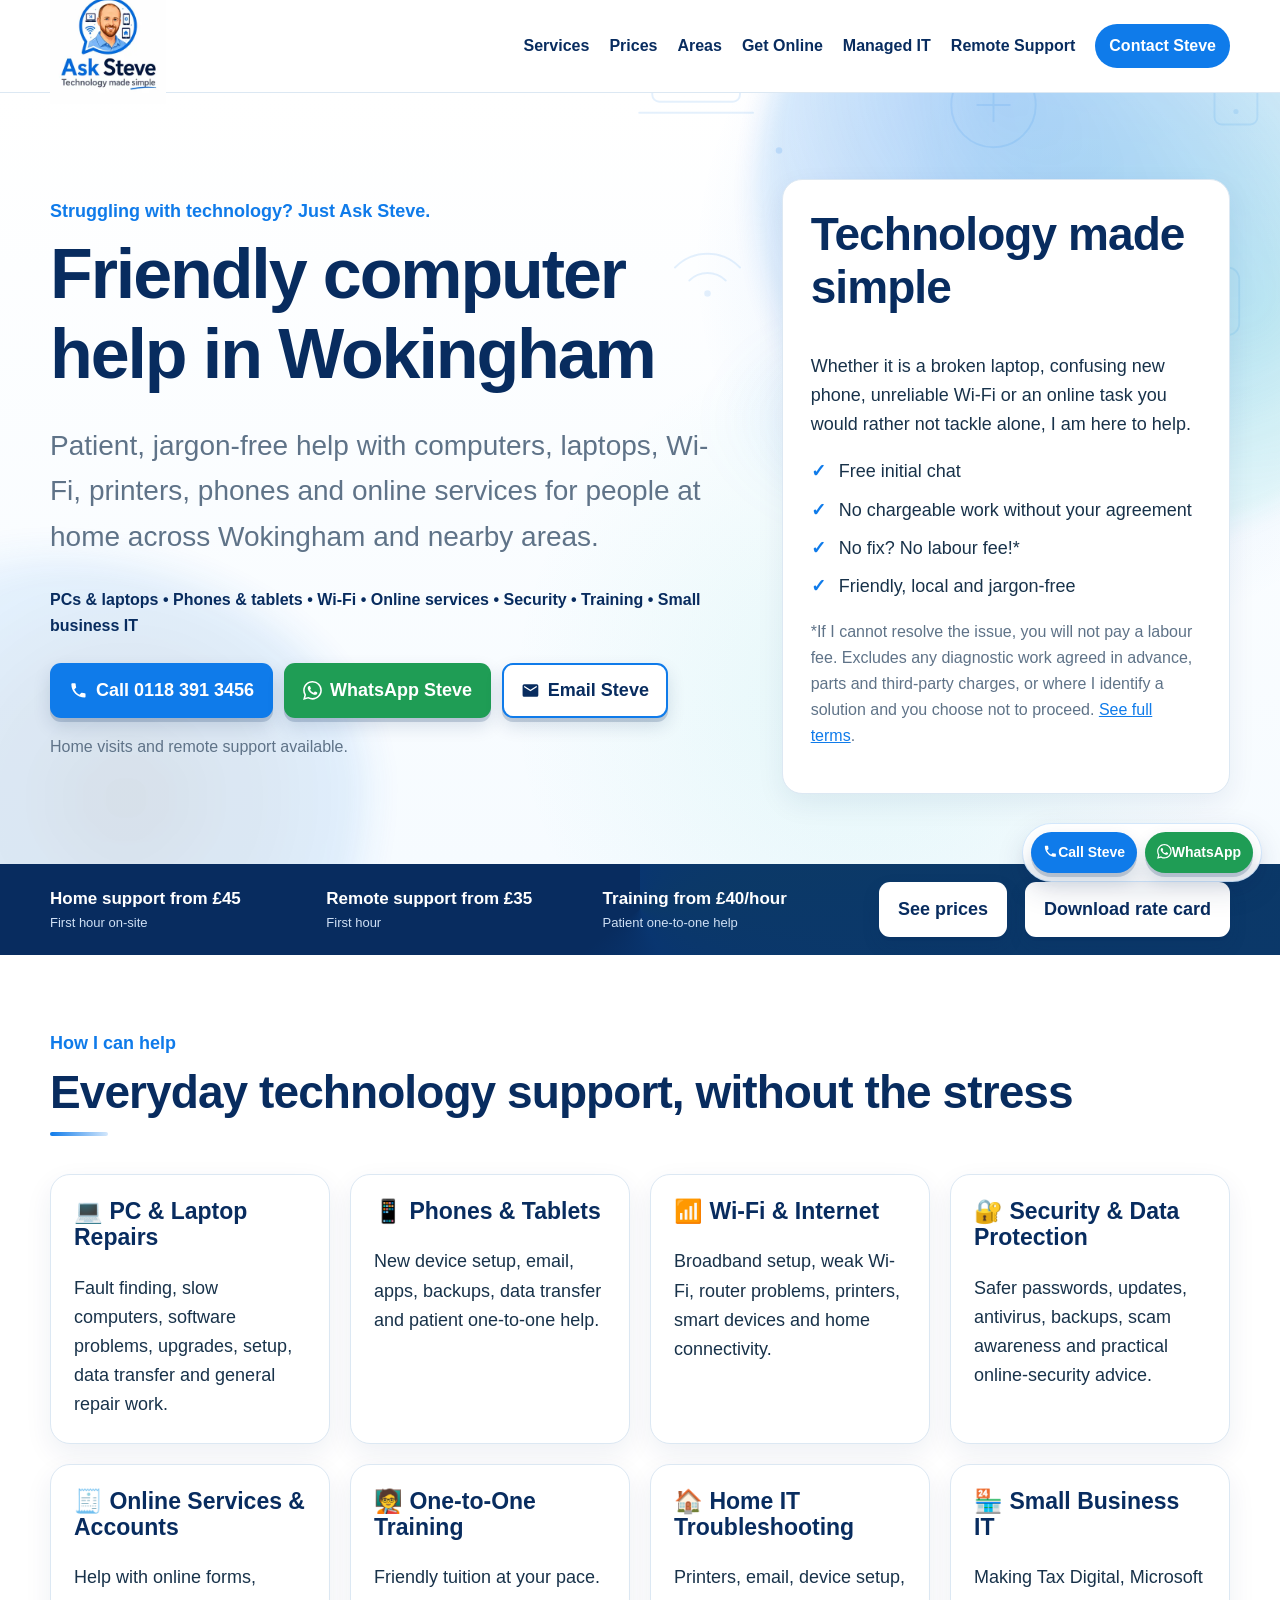
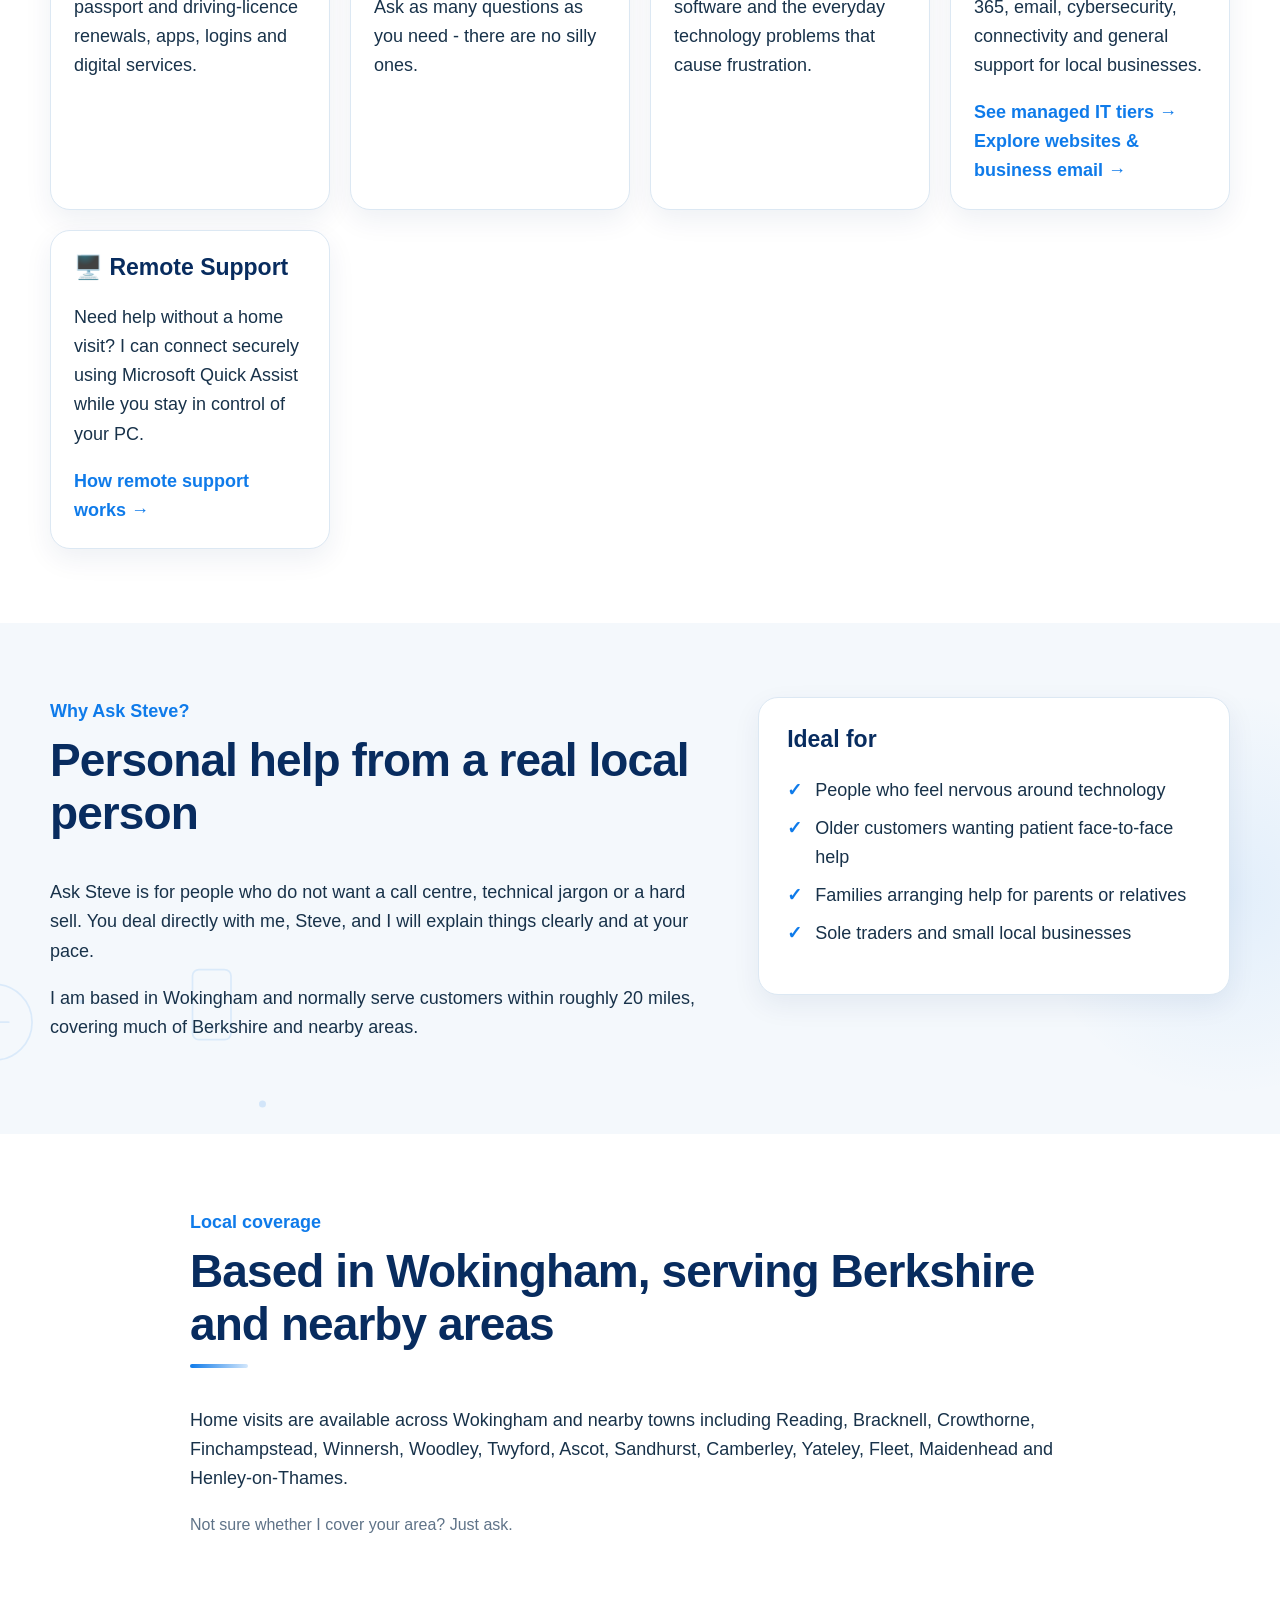
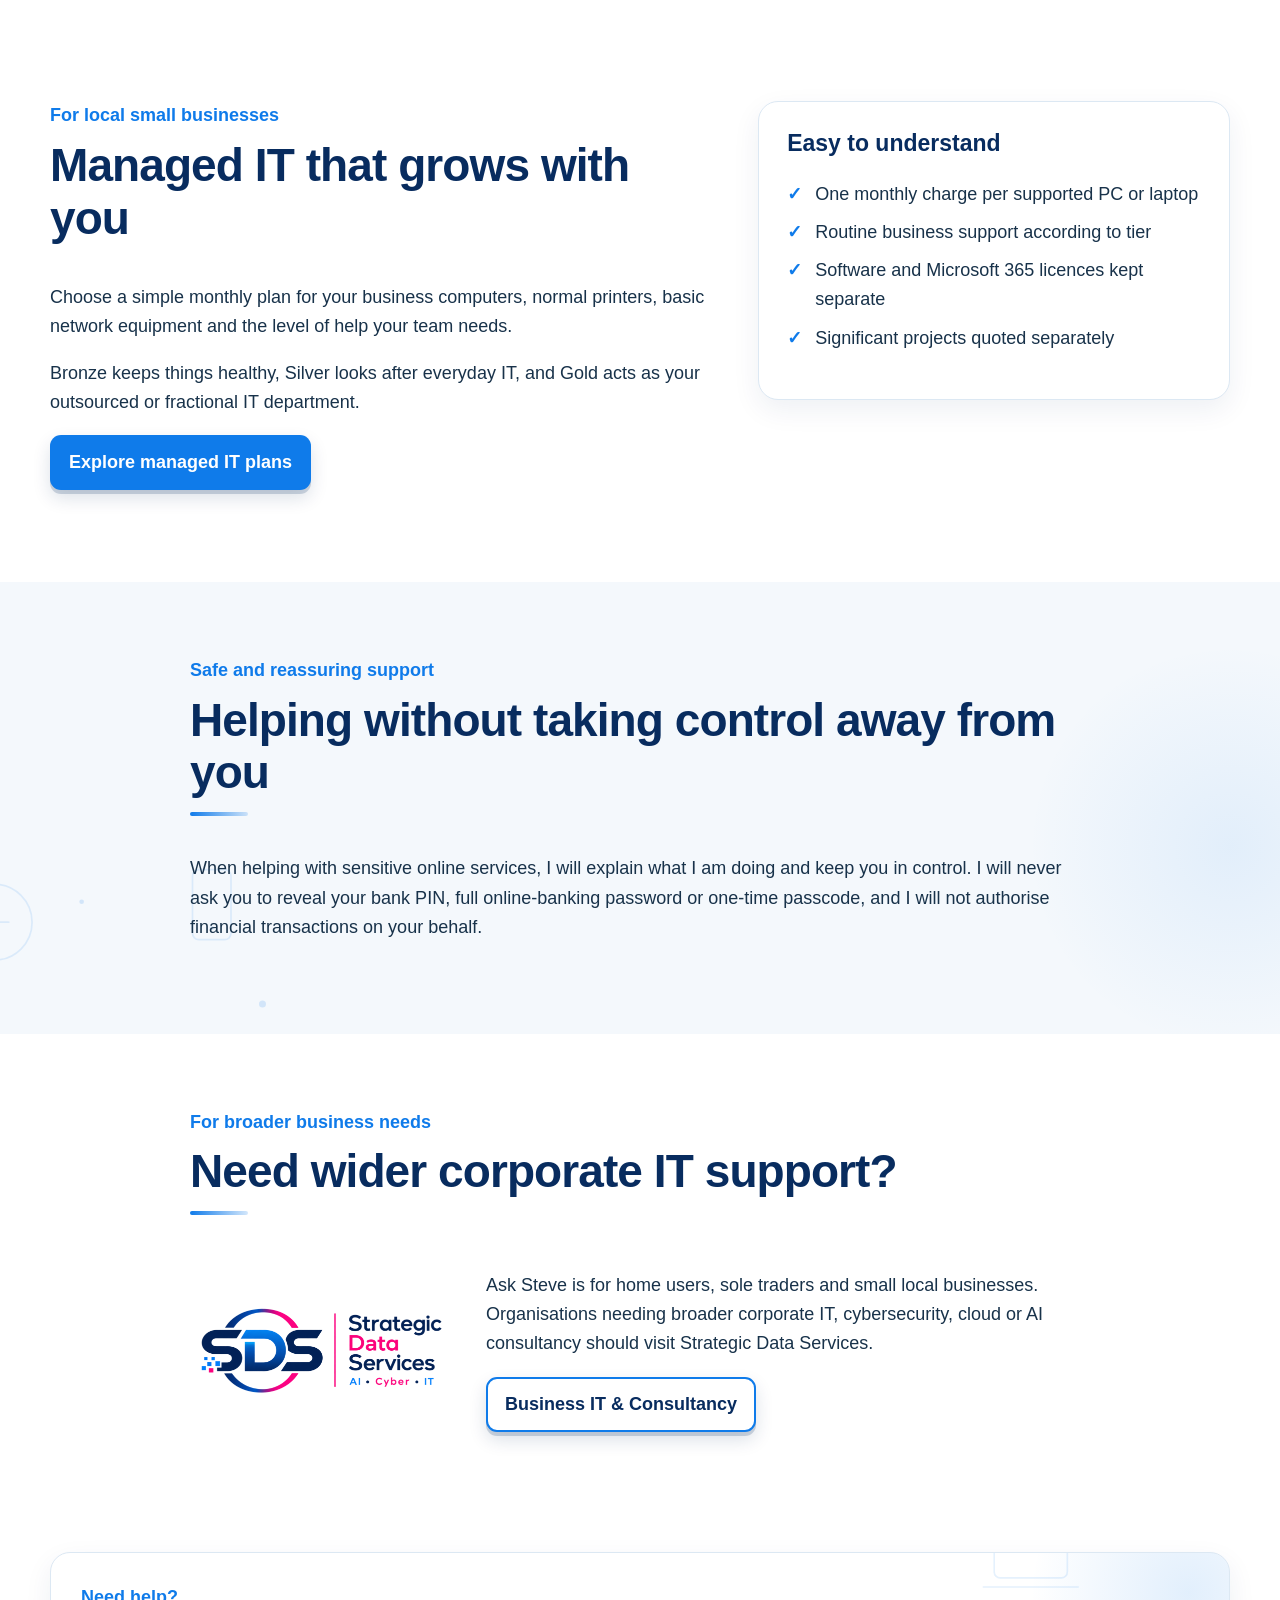
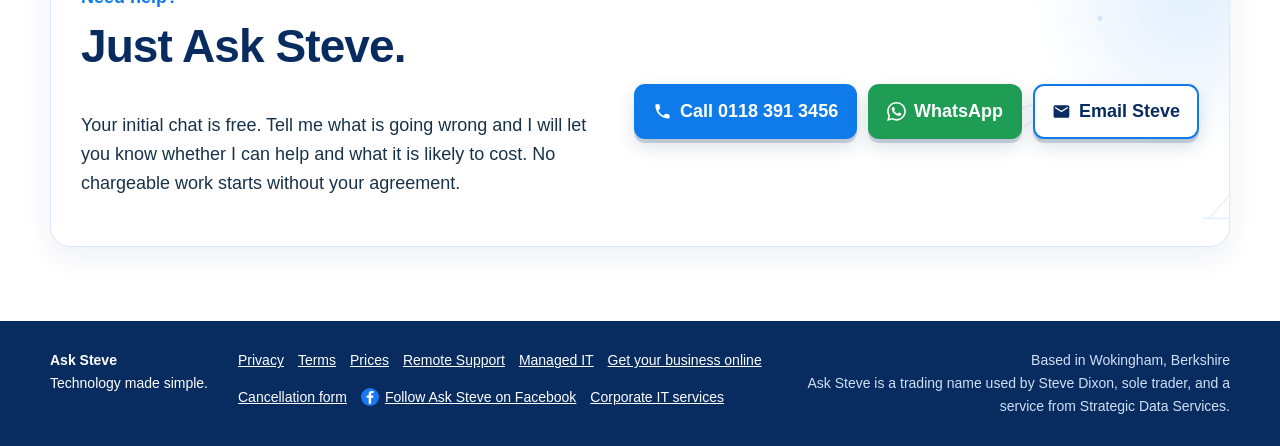
==== commit 0c6aa690: "Streamline primary navigation" ====
--- a/index.html
+++ b/index.html
@@ -39,11 +39,12 @@
 <a class="skip-link" href="#main">Skip to main content</a><header class="site-header"><div class="container header-inner">
 <a class="brand" href="/" aria-label="Ask Steve home"><img src="assets/ask-steve-logo-header.webp" width="300" height="300" alt="Ask Steve - Technology made simple"></a>
 <nav class="nav" aria-label="Primary navigation">
-<a href="/#services" data-scroll-section="services">Services</a><a href="remote-support.html">Remote Support</a>
-<a href="/prices.html">Prices</a><a href="managed-service.html">Managed IT</a><a href="get-your-business-online.html">Get Online</a>
+<a href="/#services" data-scroll-section="services">Services</a>
+<a href="/prices.html">Prices</a>
 <a href="/#area" data-scroll-section="area">Areas</a>
-<a href="/privacy.html">Privacy</a>
-<a href="/terms.html">Terms</a>
+<a href="get-your-business-online.html">Get Online</a>
+<a href="managed-service.html">Managed IT</a>
+<a href="remote-support.html">Remote Support</a>
 <a href="/#contact" class="nav-cta" data-scroll-section="contact">Contact Steve</a>
 </nav></div></header>
 <main id="main">
--- a/styles.css
+++ b/styles.css
@@ -8,7 +8,7 @@
 .card,.contact-card,.services article,.notice{background:#fff;border:1px solid var(--line);border-radius:20px;box-shadow:0 10px 28px #082C5F12}.card{padding:28px}.ticks{list-style:none;padding:0}.ticks li{position:relative;padding-left:28px;margin:9px 0}.ticks li:before{content:"✓";position:absolute;left:0;color:var(--blue);font-weight:bold}
 .price-strip{background:var(--navy);color:#fff;padding:18px 0}.price-strip-inner{display:grid;grid-template-columns:repeat(3,1fr) auto auto;gap:18px;align-items:center}.price-strip-inner div{display:flex;flex-direction:column}.price-strip-inner strong{font-size:17px}.price-strip-inner span{font-size:13px;color:#CFE0F5}
 .section{padding:74px 0}.soft{background:url('assets/pattern-tech.svg') left -350px bottom -250px/700px auto no-repeat,var(--soft)}.grid{display:grid;gap:20px}.services{grid-template-columns:repeat(4,1fr)}.services article{padding:23px}.services article p{margin-bottom:0}.split{display:grid;grid-template-columns:1.2fr .85fr;gap:42px;align-items:start}.contact{padding-top:28px}.contact-card{padding:30px;display:grid;grid-template-columns:1fr auto;gap:28px;align-items:center;background:url('assets/pattern-tech.svg') right -380px center/650px auto no-repeat,#fff}
-.site-footer{background:var(--navy);color:#fff;padding:28px 0;font-size:14px}.footer-inner{display:grid;grid-template-columns:auto auto 1fr;gap:30px;align-items:start}.footer-links{display:flex;gap:14px;flex-wrap:wrap}.footer-links a{color:#fff}.footer-meta{text-align:right;color:#CFE0F5;display:flex;flex-direction:column}
+.site-footer{background:var(--navy);color:#fff;padding:28px 0;font-size:14px}.footer-inner{display:grid;grid-template-columns:auto minmax(0,1fr) minmax(260px,.8fr);gap:30px;align-items:start}.footer-links{display:flex;gap:14px;flex-wrap:wrap;min-width:0}.footer-links a{color:#fff}.footer-meta{text-align:right;color:#CFE0F5;display:flex;flex-direction:column;min-width:0;overflow-wrap:anywhere}
 .legal-main .section{padding-top:52px}.legal-copy h2{margin-top:34px;font-size:27px}.legal-copy li{margin-bottom:8px}.notice{padding:18px 20px;background:#F5FAFF;box-shadow:none;border-left:5px solid var(--blue);margin:20px 0}.price-table{width:100%;border-collapse:collapse;margin:20px 0 34px}.price-table th,.price-table td{text-align:left;padding:13px 14px;border:1px solid var(--line)}.price-table th{background:var(--navy);color:#fff}.price-table tr:nth-child(even) td{background:var(--soft)}.price-table td:last-child{font-weight:bold;white-space:nowrap}.form-line{height:34px;border-bottom:1px solid #8fa2b6;margin:5px 0 14px}.short-line{max-width:300px}
 @media(max-width:1000px){.services{grid-template-columns:repeat(2,1fr)}.price-strip-inner{grid-template-columns:repeat(2,1fr)}.footer-inner{grid-template-columns:1fr}.footer-meta{text-align:left}}
 @media(max-width:880px){.nav a:not(.nav-cta){display:none}.hero-grid,.split,.contact-card{grid-template-columns:1fr}.price-strip-inner{grid-template-columns:1fr}.price-strip-inner .btn{width:100%}}
